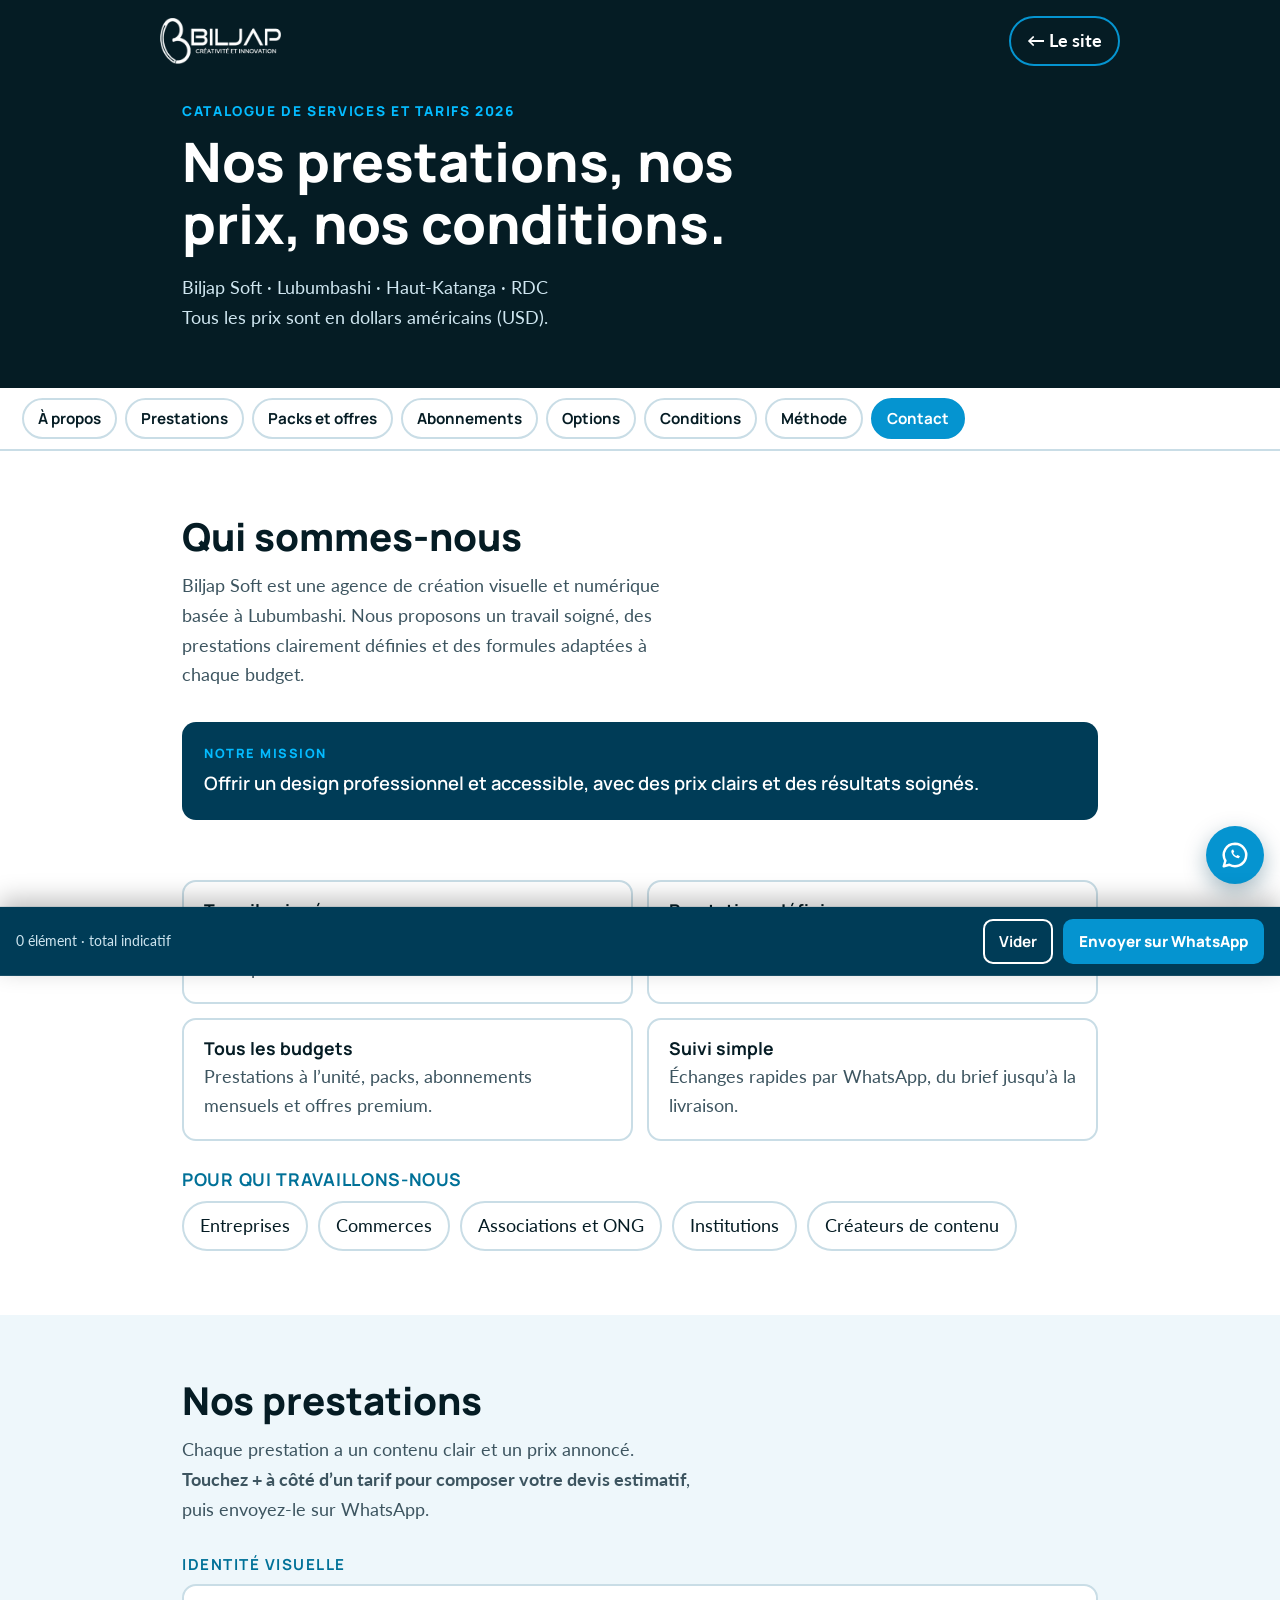
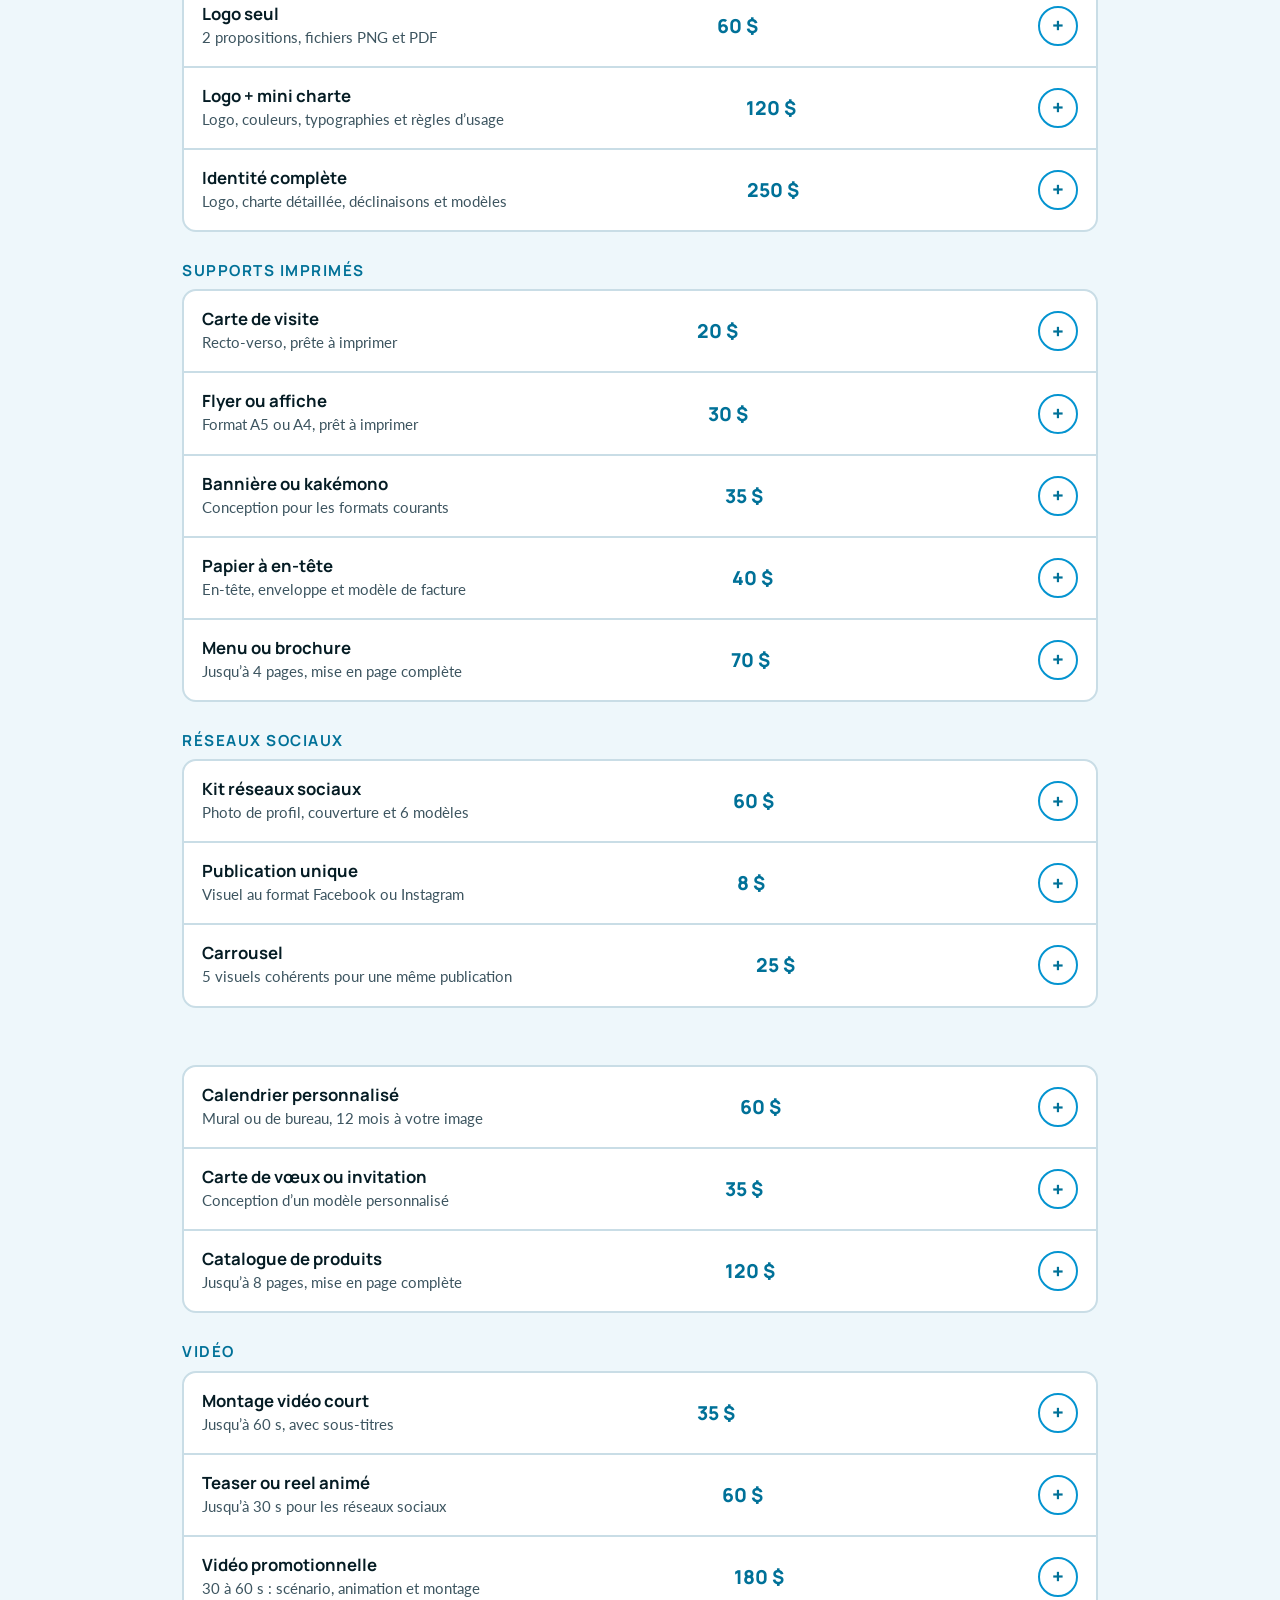
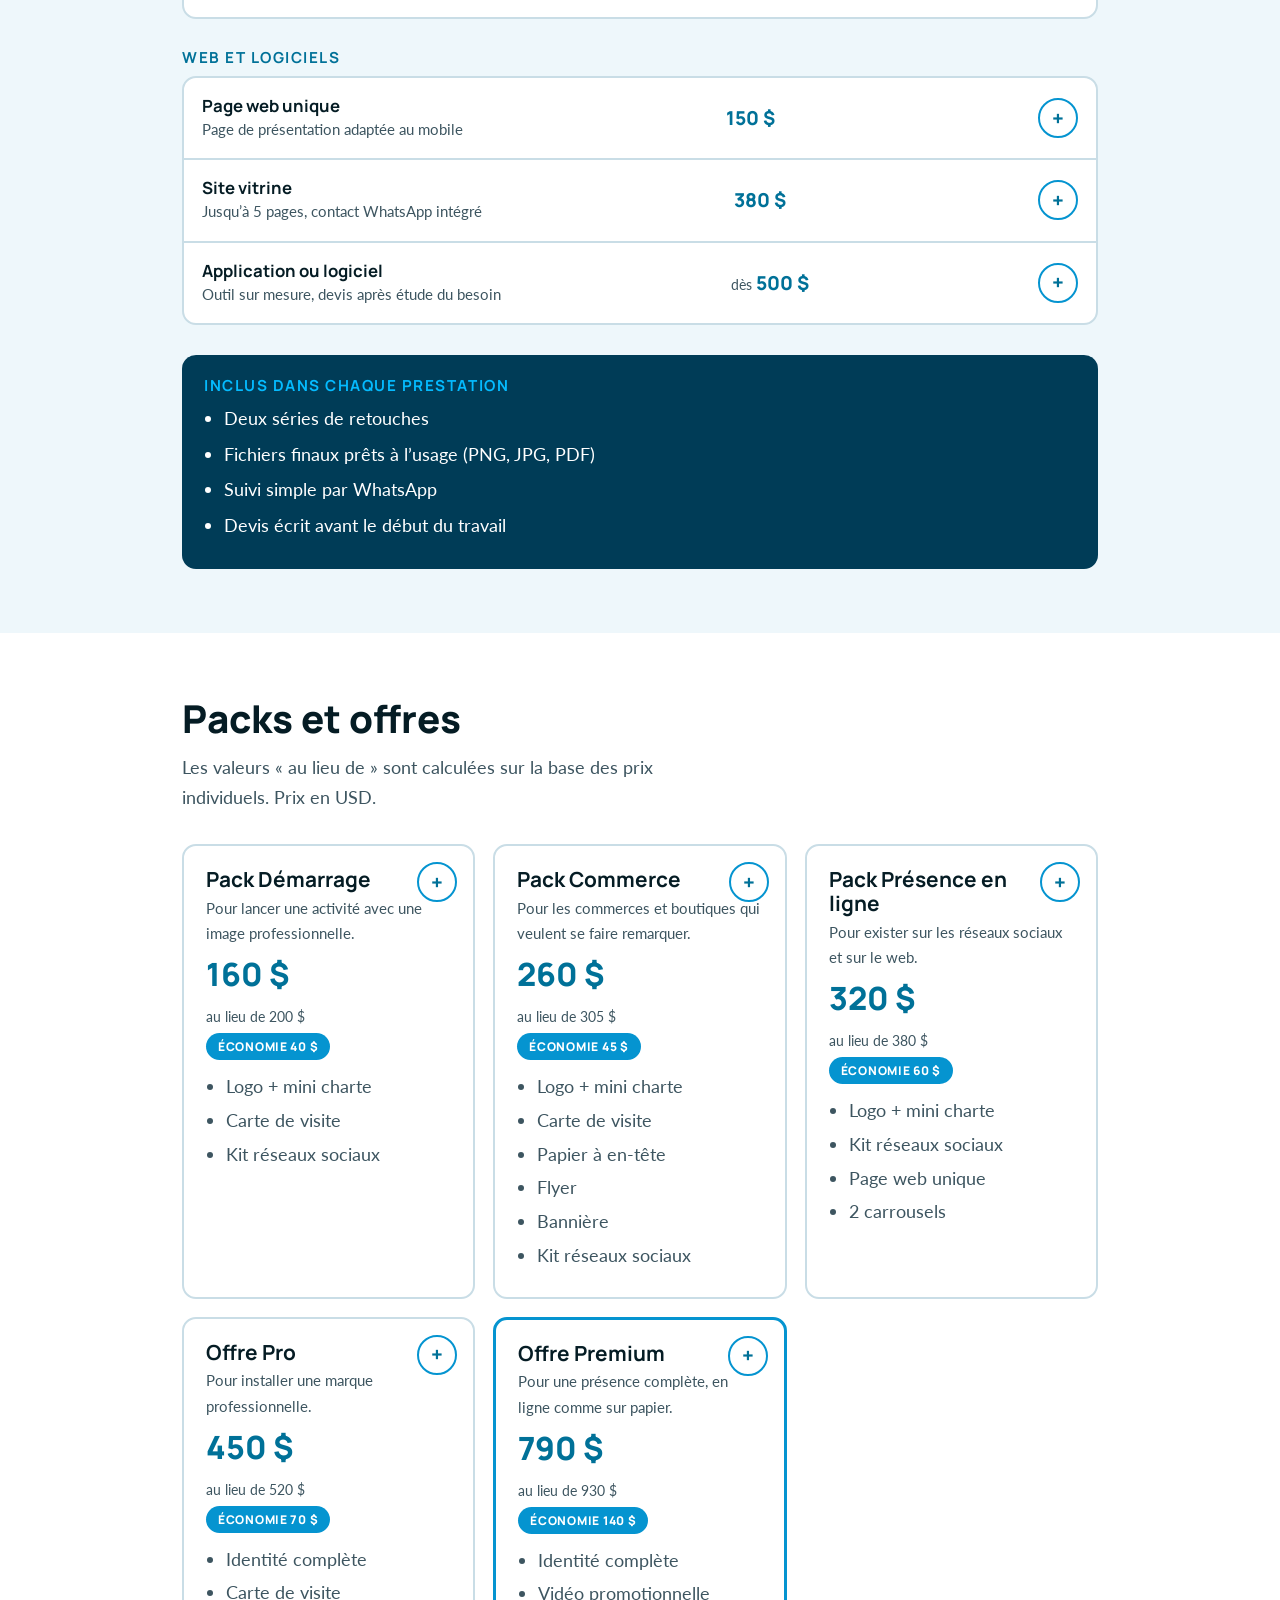
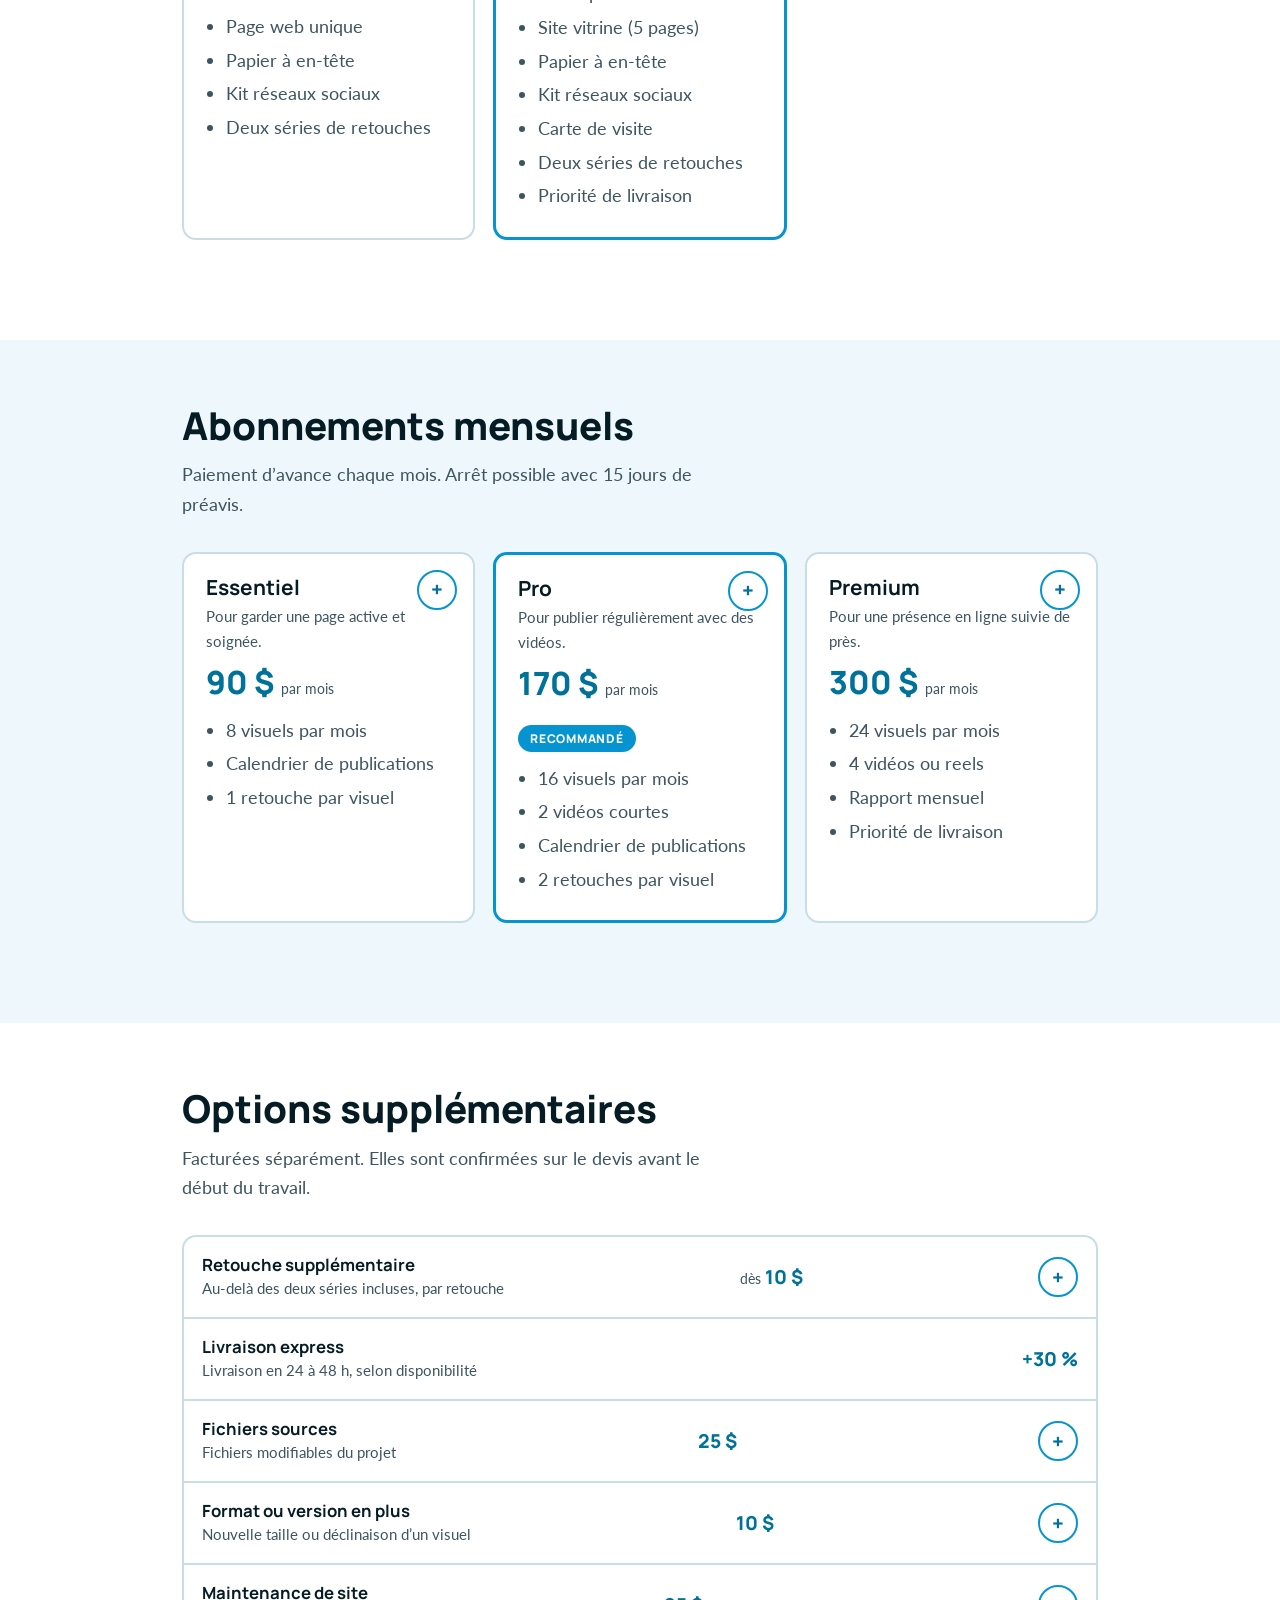
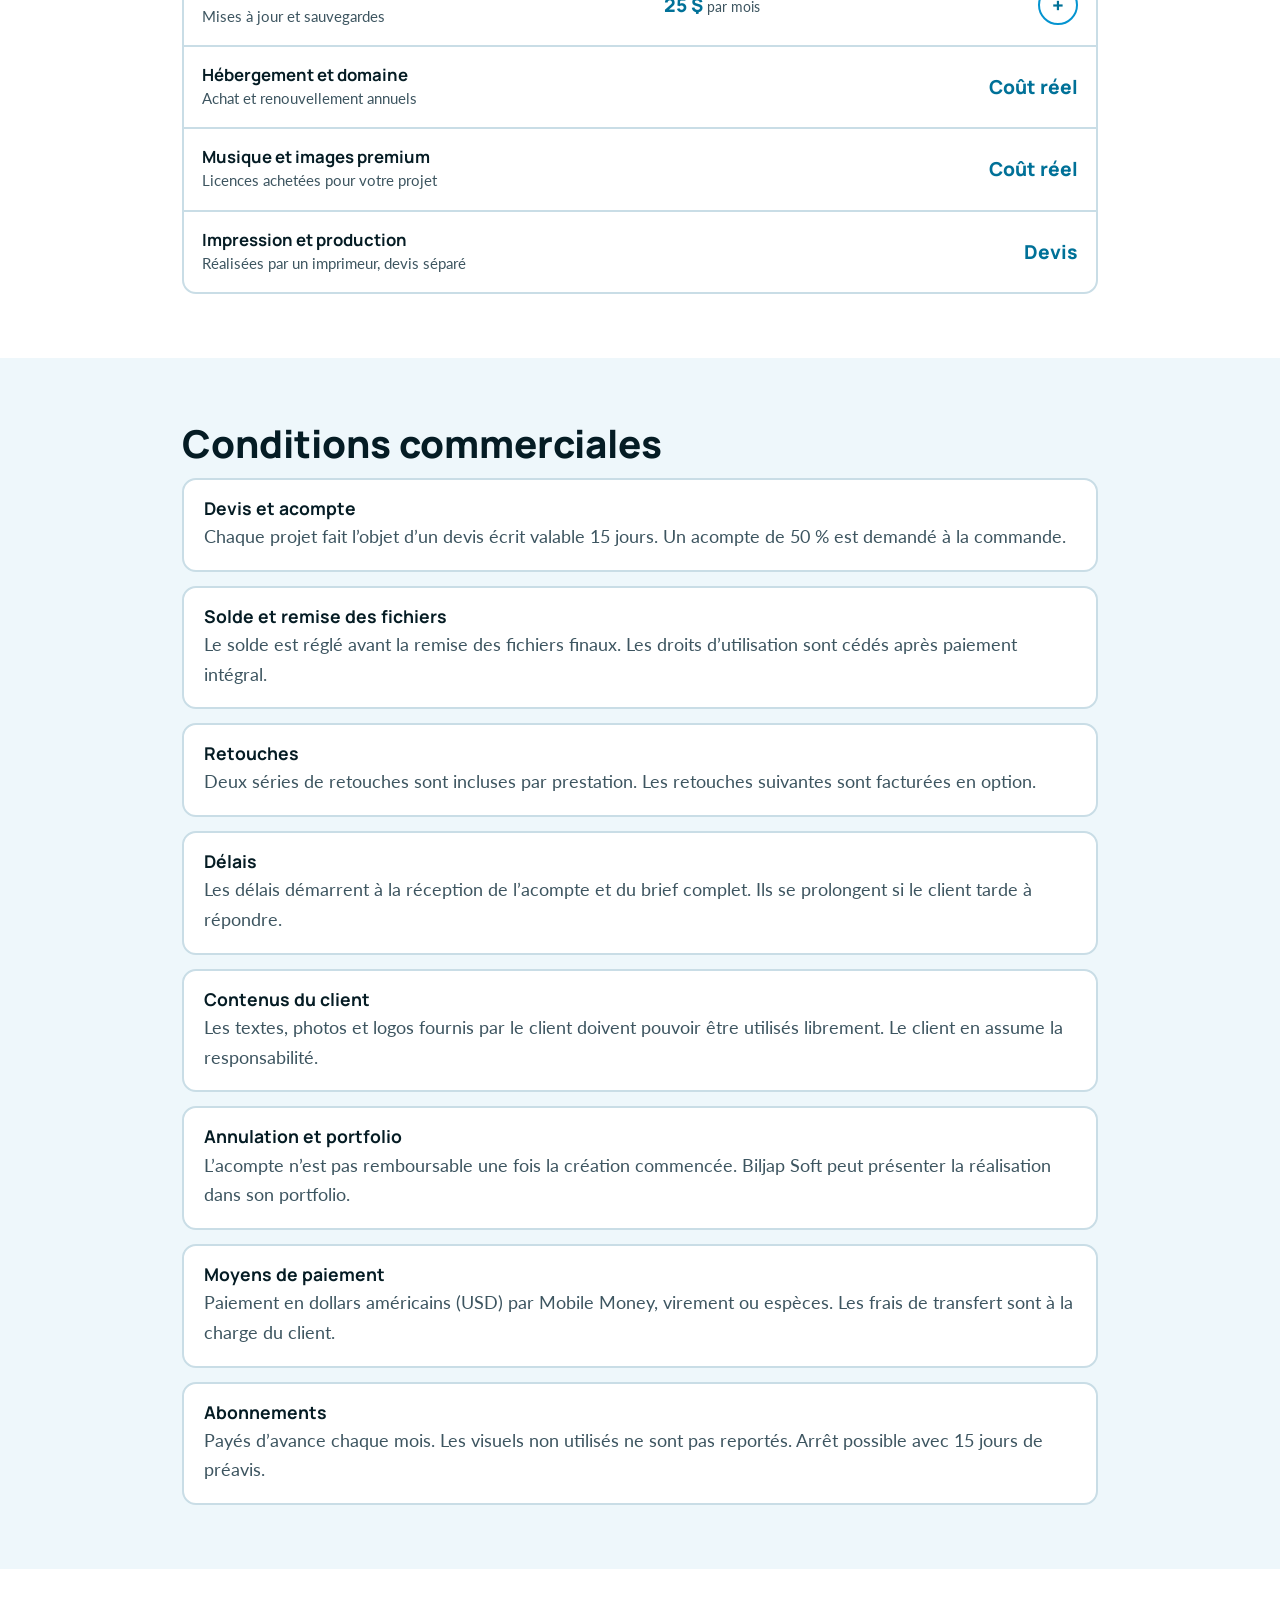
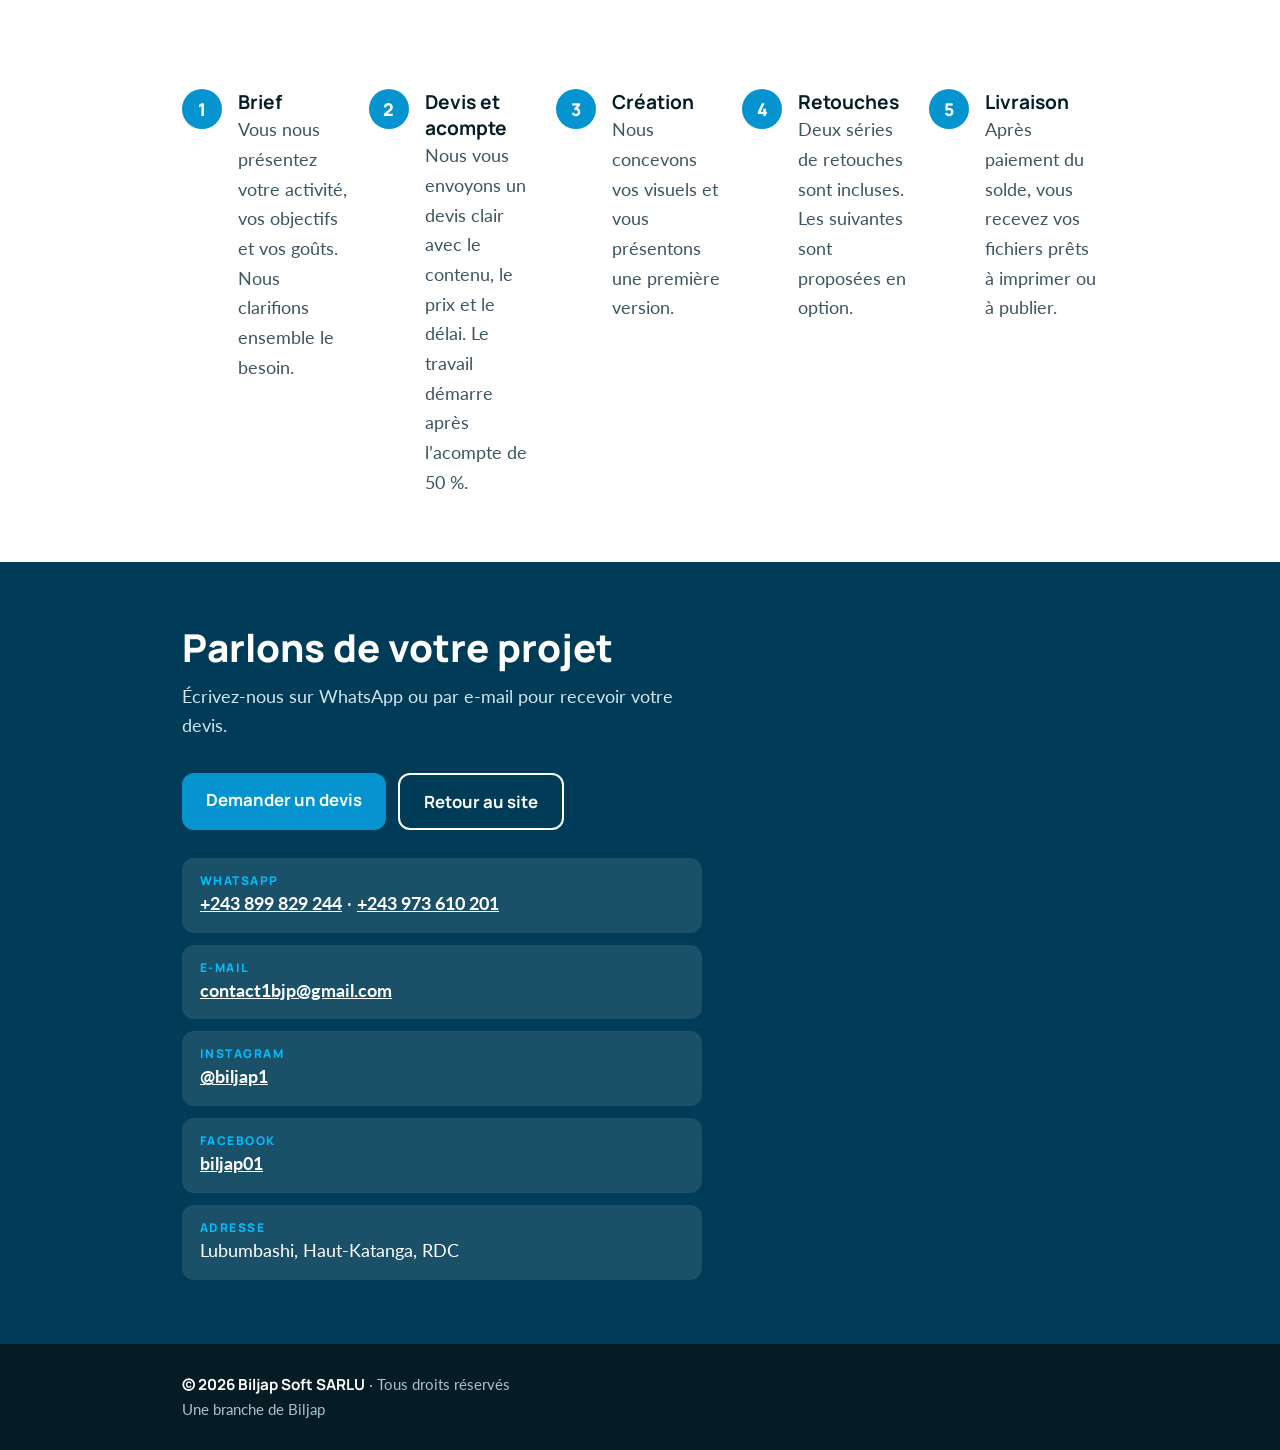
==== catalogue.html @ cd96edd4 "Add files via upload" ====
<!DOCTYPE html>
<html lang="fr">
<head>
<meta charset="utf-8">
<meta name="viewport" content="width=device-width, initial-scale=1, viewport-fit=cover">
<title>Catalogue de services et tarifs 2026 – Biljap Soft</title>
<meta name="description" content="Prestations, packs, abonnements, options et conditions de Biljap Soft, agence de création visuelle et numérique à Lubumbashi.">
<link rel="icon" href="assets/favicon.svg" type="image/svg+xml">
<link rel="stylesheet" href="https://fonts.googleapis.com/css2?family=Lato:wght@400;700&family=Manrope:wght@600;700;800&display=swap">
<link rel="stylesheet" href="assets/style.css">
<link rel="stylesheet" href="assets/catalogue.css">
<link rel="stylesheet" href="assets/animations.css">
<script src="assets/script.js" defer></script>
</head>
<body data-quote>
<header>
  <div class="wrap bar">
    <a class="logo" href="index.html" aria-label="Biljap Soft, retour au site"><img src="assets/logo-biljap-blanc.png" alt="Biljap, créativité et innovation" height="46" style="height:46px;width:auto;display:block"></a>
    <a class="tel" href="index.html">← Le site</a>
  </div>
  <div class="wrap chero" id="haut">
    <p class="kick">Catalogue de services et tarifs 2026</p>
    <h1>Nos prestations, nos prix, nos conditions.</h1>
    <p class="sub">Biljap Soft · Lubumbashi · Haut-Katanga · RDC<br>Tous les prix sont en dollars américains (USD).</p>
  </div>
</header>
<nav class="cnav" aria-label="Sommaire du catalogue">
  <a href="#apropos">À propos</a><a href="#prestations">Prestations</a><a href="#packs">Packs et offres</a><a href="#abonnements">Abonnements</a><a href="#options">Options</a><a href="#conditions">Conditions</a><a href="#methode">Méthode</a><a href="#contact">Contact</a>
</nav>
<main>
<section id="apropos">
  <div class="wrap">
    <h2>Qui sommes-nous</h2>
    <p class="lead">Biljap Soft est une agence de création visuelle et numérique basée à Lubumbashi. Nous proposons un travail soigné, des prestations clairement définies et des formules adaptées à chaque budget.</p>
    <div class="mission"><span>Notre mission</span><p>Offrir un design professionnel et accessible, avec des prix clairs et des résultats soignés.</p></div>
    <h3 class="sub3">Pourquoi nous choisir</h3>
    <div class="items"><div class="item"><h3>Travail soigné</h3><p>Chaque création est pensée pour votre activité, votre public et votre identité.</p></div><div class="item"><h3>Prestations définies</h3><p>Ce qui est inclus et le prix sont indiqués clairement avant de commencer.</p></div><div class="item"><h3>Tous les budgets</h3><p>Prestations à l’unité, packs, abonnements mensuels et offres premium.</p></div><div class="item"><h3>Suivi simple</h3><p>Échanges rapides par WhatsApp, du brief jusqu’à la livraison.</p></div></div>
    <h3 class="sub3">Pour qui travaillons-nous</h3>
    <ul class="chips"><li>Entreprises</li><li>Commerces</li><li>Associations et ONG</li><li>Institutions</li><li>Créateurs de contenu</li></ul>
  </div>
</section>
<section class="alt" id="prestations">
  <div class="wrap">
    <h2>Nos prestations</h2>
    <p class="lead">Chaque prestation a un contenu clair et un prix annoncé. <b>Touchez + à côté d’un tarif pour composer votre devis estimatif</b>, puis envoyez-le sur WhatsApp.</p>
    <div class="grp"><h3>Identité visuelle</h3><div class="rows"><div class="row"><div><b>Logo seul</b><span class="d">2 propositions, fichiers PNG et PDF</span></div><div class="pr">60 $</div></div><div class="row"><div><b>Logo + mini charte</b><span class="d">Logo, couleurs, typographies et règles d’usage</span></div><div class="pr">120 $</div></div><div class="row"><div><b>Identité complète</b><span class="d">Logo, charte détaillée, déclinaisons et modèles</span></div><div class="pr">250 $</div></div></div></div><div class="grp"><h3>Supports imprimés</h3><div class="rows"><div class="row"><div><b>Carte de visite</b><span class="d">Recto-verso, prête à imprimer</span></div><div class="pr">20 $</div></div><div class="row"><div><b>Flyer ou affiche</b><span class="d">Format A5 ou A4, prêt à imprimer</span></div><div class="pr">30 $</div></div><div class="row"><div><b>Bannière ou kakémono</b><span class="d">Conception pour les formats courants</span></div><div class="pr">35 $</div></div><div class="row"><div><b>Papier à en-tête</b><span class="d">En-tête, enveloppe et modèle de facture</span></div><div class="pr">40 $</div></div><div class="row"><div><b>Menu ou brochure</b><span class="d">Jusqu’à 4 pages, mise en page complète</span></div><div class="pr">70 $</div></div></div></div><div class="grp"><h3>Réseaux sociaux</h3><div class="rows"><div class="row"><div><b>Kit réseaux sociaux</b><span class="d">Photo de profil, couverture et 6 modèles</span></div><div class="pr">60 $</div></div><div class="row"><div><b>Publication unique</b><span class="d">Visuel au format Facebook ou Instagram</span></div><div class="pr">8 $</div></div><div class="row"><div><b>Carrousel</b><span class="d">5 visuels cohérents pour une même publication</span></div><div class="pr">25 $</div></div></div></div><div class="grp"><h3>Marketing sur mesure</h3><div class="rows"><div class="row"><div><b>Calendrier personnalisé</b><span class="d">Mural ou de bureau, 12 mois à votre image</span></div><div class="pr">60 $</div></div><div class="row"><div><b>Carte de vœux ou invitation</b><span class="d">Conception d’un modèle personnalisé</span></div><div class="pr">35 $</div></div><div class="row"><div><b>Catalogue de produits</b><span class="d">Jusqu’à 8 pages, mise en page complète</span></div><div class="pr">120 $</div></div></div></div><div class="grp"><h3>Vidéo</h3><div class="rows"><div class="row"><div><b>Montage vidéo court</b><span class="d">Jusqu’à 60 s, avec sous-titres</span></div><div class="pr">35 $</div></div><div class="row"><div><b>Teaser ou reel animé</b><span class="d">Jusqu’à 30 s pour les réseaux sociaux</span></div><div class="pr">60 $</div></div><div class="row"><div><b>Vidéo promotionnelle</b><span class="d">30 à 60 s : scénario, animation et montage</span></div><div class="pr">180 $</div></div></div></div><div class="grp"><h3>Web et logiciels</h3><div class="rows"><div class="row"><div><b>Page web unique</b><span class="d">Page de présentation adaptée au mobile</span></div><div class="pr">150 $</div></div><div class="row"><div><b>Site vitrine</b><span class="d">Jusqu’à 5 pages, contact WhatsApp intégré</span></div><div class="pr">380 $</div></div><div class="row"><div><b>Application ou logiciel</b><span class="d">Outil sur mesure, devis après étude du besoin</span></div><div class="pr"><small>dès</small> 500 $</div></div></div></div>
    <div class="incl"><h3>Inclus dans chaque prestation</h3><ul><li>Deux séries de retouches</li><li>Fichiers finaux prêts à l’usage (PNG, JPG, PDF)</li><li>Suivi simple par WhatsApp</li><li>Devis écrit avant le début du travail</li></ul></div>
  </div>
</section>
<section id="packs">
  <div class="wrap">
    <h2>Packs et offres</h2>
    <p class="lead">Les valeurs « au lieu de » sont calculées sur la base des prix individuels. Prix en USD.</p>
    <div class="packs"><div class="pack"><h3>Pack Démarrage</h3><p class="pd">Pour lancer une activité avec une image professionnelle.</p><div class="p">160 $</div><small>au lieu de 200 $</small><span class="eco">Économie 40 $</span><ul><li>Logo + mini charte</li><li>Carte de visite</li><li>Kit réseaux sociaux</li></ul></div><div class="pack"><h3>Pack Commerce</h3><p class="pd">Pour les commerces et boutiques qui veulent se faire remarquer.</p><div class="p">260 $</div><small>au lieu de 305 $</small><span class="eco">Économie 45 $</span><ul><li>Logo + mini charte</li><li>Carte de visite</li><li>Papier à en-tête</li><li>Flyer</li><li>Bannière</li><li>Kit réseaux sociaux</li></ul></div><div class="pack"><h3>Pack Présence en ligne</h3><p class="pd">Pour exister sur les réseaux sociaux et sur le web.</p><div class="p">320 $</div><small>au lieu de 380 $</small><span class="eco">Économie 60 $</span><ul><li>Logo + mini charte</li><li>Kit réseaux sociaux</li><li>Page web unique</li><li>2 carrousels</li></ul></div><div class="pack"><h3>Offre Pro</h3><p class="pd">Pour installer une marque professionnelle.</p><div class="p">450 $</div><small>au lieu de 520 $</small><span class="eco">Économie 70 $</span><ul><li>Identité complète</li><li>Carte de visite</li><li>Page web unique</li><li>Papier à en-tête</li><li>Kit réseaux sociaux</li><li>Deux séries de retouches</li></ul></div><div class="pack best"><h3>Offre Premium</h3><p class="pd">Pour une présence complète, en ligne comme sur papier.</p><div class="p">790 $</div><small>au lieu de 930 $</small><span class="eco">Économie 140 $</span><ul><li>Identité complète</li><li>Vidéo promotionnelle</li><li>Site vitrine (5 pages)</li><li>Papier à en-tête</li><li>Kit réseaux sociaux</li><li>Carte de visite</li><li>Deux séries de retouches</li><li>Priorité de livraison</li></ul></div></div>
  </div>
</section>
<section class="alt" id="abonnements">
  <div class="wrap">
    <h2>Abonnements mensuels</h2>
    <p class="lead">Paiement d’avance chaque mois. Arrêt possible avec 15 jours de préavis.</p>
    <div class="packs"><div class="pack"><h3>Essentiel</h3><p class="pd">Pour garder une page active et soignée.</p><div class="p">90 $ <small>par mois</small></div><ul><li>8 visuels par mois</li><li>Calendrier de publications</li><li>1 retouche par visuel</li></ul></div><div class="pack best"><h3>Pro</h3><p class="pd">Pour publier régulièrement avec des vidéos.</p><div class="p">170 $ <small>par mois</small></div><span class="eco">Recommandé</span><ul><li>16 visuels par mois</li><li>2 vidéos courtes</li><li>Calendrier de publications</li><li>2 retouches par visuel</li></ul></div><div class="pack"><h3>Premium</h3><p class="pd">Pour une présence en ligne suivie de près.</p><div class="p">300 $ <small>par mois</small></div><ul><li>24 visuels par mois</li><li>4 vidéos ou reels</li><li>Rapport mensuel</li><li>Priorité de livraison</li></ul></div></div>
  </div>
</section>
<section id="options">
  <div class="wrap">
    <h2>Options supplémentaires</h2>
    <p class="lead">Facturées séparément. Elles sont confirmées sur le devis avant le début du travail.</p>
    <div class="rows"><div class="row"><div><b>Retouche supplémentaire</b><span class="d">Au-delà des deux séries incluses, par retouche</span></div><div class="pr"><small>dès</small> 10 $</div></div><div class="row"><div><b>Livraison express</b><span class="d">Livraison en 24 à 48 h, selon disponibilité</span></div><div class="pr">+30 %</div></div><div class="row"><div><b>Fichiers sources</b><span class="d">Fichiers modifiables du projet</span></div><div class="pr">25 $</div></div><div class="row"><div><b>Format ou version en plus</b><span class="d">Nouvelle taille ou déclinaison d’un visuel</span></div><div class="pr">10 $</div></div><div class="row"><div><b>Maintenance de site</b><span class="d">Mises à jour et sauvegardes</span></div><div class="pr">25 $ <small>par mois</small></div></div><div class="row"><div><b>Hébergement et domaine</b><span class="d">Achat et renouvellement annuels</span></div><div class="pr">Coût réel</div></div><div class="row"><div><b>Musique et images premium</b><span class="d">Licences achetées pour votre projet</span></div><div class="pr">Coût réel</div></div><div class="row"><div><b>Impression et production</b><span class="d">Réalisées par un imprimeur, devis séparé</span></div><div class="pr">Devis</div></div></div>
  </div>
</section>
<section class="alt" id="conditions">
  <div class="wrap">
    <h2>Conditions commerciales</h2>
    <div class="items one"><div class="item"><h3>Devis et acompte</h3><p>Chaque projet fait l’objet d’un devis écrit valable 15 jours. Un acompte de 50 % est demandé à la commande.</p></div><div class="item"><h3>Solde et remise des fichiers</h3><p>Le solde est réglé avant la remise des fichiers finaux. Les droits d’utilisation sont cédés après paiement intégral.</p></div><div class="item"><h3>Retouches</h3><p>Deux séries de retouches sont incluses par prestation. Les retouches suivantes sont facturées en option.</p></div><div class="item"><h3>Délais</h3><p>Les délais démarrent à la réception de l’acompte et du brief complet. Ils se prolongent si le client tarde à répondre.</p></div><div class="item"><h3>Contenus du client</h3><p>Les textes, photos et logos fournis par le client doivent pouvoir être utilisés librement. Le client en assume la responsabilité.</p></div><div class="item"><h3>Annulation et portfolio</h3><p>L’acompte n’est pas remboursable une fois la création commencée. Biljap Soft peut présenter la réalisation dans son portfolio.</p></div><div class="item"><h3>Moyens de paiement</h3><p>Paiement en dollars américains (USD) par Mobile Money, virement ou espèces. Les frais de transfert sont à la charge du client.</p></div><div class="item"><h3>Abonnements</h3><p>Payés d’avance chaque mois. Les visuels non utilisés ne sont pas reportés. Arrêt possible avec 15 jours de préavis.</p></div></div>
  </div>
</section>
<section id="methode">
  <div class="wrap">
    <h2>Comment nous travaillons</h2>
    <ol class="steps five"><li><b>Brief</b><span>Vous nous présentez votre activité, vos objectifs et vos goûts. Nous clarifions ensemble le besoin.</span></li><li><b>Devis et acompte</b><span>Nous vous envoyons un devis clair avec le contenu, le prix et le délai. Le travail démarre après l’acompte de 50 %.</span></li><li><b>Création</b><span>Nous concevons vos visuels et vous présentons une première version.</span></li><li><b>Retouches</b><span>Deux séries de retouches sont incluses. Les suivantes sont proposées en option.</span></li><li><b>Livraison</b><span>Après paiement du solde, vous recevez vos fichiers prêts à imprimer ou à publier.</span></li></ol>
  </div>
</section>
<section class="contact" id="contact">
  <div class="wrap">
    <h2>Parlons de votre projet</h2>
    <p class="lead">Écrivez-nous sur WhatsApp ou par e-mail pour recevoir votre devis.</p>
    <div class="btns"><a class="btn main" href="https://wa.me/243899829244?text=Bonjour%20Biljap%20Soft%2C%20je%20souhaite%20un%20devis.">Demander un devis</a><a class="btn ghost" href="index.html">Retour au site</a></div>
    <ul class="clist">
      <li><span>WhatsApp</span><a href="https://wa.me/243899829244">+243 899 829 244</a> · <a href="https://wa.me/243973610201">+243 973 610 201</a></li>
      <li><span>E-mail</span><a href="mailto:contact1bjp@gmail.com">contact1bjp@gmail.com</a></li>
      <li><span>Instagram</span><a href="https://instagram.com/biljap1">@biljap1</a></li>
      <li><span>Facebook</span><a href="https://facebook.com/biljap01">biljap01</a></li>
      <li><span>Adresse</span>Lubumbashi, Haut-Katanga, RDC</li>
    </ul>
  </div>
</section>
</main>
<footer>
  <div class="wrap"><b>© 2026 Biljap Soft SARLU</b> · Tous droits réservés<br>Une branche de Biljap</div>
</footer>
</body>
</html>
---- assets/style.css ----
:root{
  --bg:#fff; --text:#051C24; --muted:#3d5560; --surface:#EEF7FB; --line:#c9dde6;
  --brand:#0594D0; --deep:#003C57; --sky:#04BBFF; --accent:#007198; --ink:#051C24;
  --link:#007198;
  box-sizing:border-box;
  padding-top:env(safe-area-inset-top,0px); padding-bottom:env(safe-area-inset-bottom,0px);
}
@media (prefers-color-scheme:dark){
  :root:not([data-theme="light"]){--bg:#051C24;--text:#fff;--muted:#a9c3cf;--surface:#0a2b38;--line:#14495e;--link:#04BBFF}
}
:root[data-theme="dark"]{--bg:#051C24;--text:#fff;--muted:#a9c3cf;--surface:#0a2b38;--line:#14495e;--link:#04BBFF}
html{scroll-padding-top:env(safe-area-inset-top,0px);scroll-behavior:smooth}
*,*::before,*::after{box-sizing:inherit}
body{margin:0;background:var(--bg);color:var(--text);font:400 18px/1.65 Lato,system-ui,sans-serif;-webkit-text-size-adjust:100%}
h1,h2,h3{font-family:Manrope,system-ui,sans-serif;line-height:1.15;margin:0}
a{color:var(--link)}
:focus-visible{outline:3px solid var(--sky);outline-offset:3px}
.wrap{max-width:960px;margin:0 auto;padding:0 22px}

/* En-tête */
header{background:var(--ink);color:#fff}
.bar{display:flex;align-items:center;justify-content:space-between;padding:16px 0}
.logo{display:flex;align-items:center;gap:10px;font:800 20px Manrope,sans-serif;color:#fff;text-decoration:none;letter-spacing:.02em}
.logo i{display:grid;place-items:center;width:36px;height:36px;border-radius:9px;background:linear-gradient(135deg,var(--brand),var(--sky));font:800 22px Manrope,sans-serif;font-style:normal;color:#fff}
.bar a.tel{color:#fff;font-weight:700;text-decoration:none;border:2px solid var(--brand);border-radius:99px;padding:8px 16px}

/* Héros */
.hero{position:relative;overflow:hidden;padding:56px 0 72px}
.hero .art{position:absolute;right:-30px;bottom:-10px;width:min(360px,80vw);opacity:.22;pointer-events:none}
@media(min-width:720px){.hero .art{right:4%;bottom:auto;top:50%;transform:translateY(-50%);width:380px;opacity:.95}}
.hero h1{font-size:clamp(2.2rem,9vw,4.2rem);font-weight:800;max-width:14ch;position:relative}
.hero p{font-size:1.2rem;max-width:34ch;color:#cfe6f0;margin:20px 0 32px;position:relative}
.btns{display:flex;flex-wrap:wrap;gap:12px;position:relative}
.btn{display:inline-block;padding:15px 24px;border-radius:12px;font:700 1.05rem Manrope,sans-serif;text-decoration:none}
.btn.main{background:var(--brand);color:#fff}
.btn.ghost{border:2px solid #fff;color:#fff}

/* Sections */
section{padding:64px 0}
section h2{font-size:clamp(1.7rem,6vw,2.4rem);font-weight:800;margin-bottom:12px}
.lead{color:var(--muted);max-width:52ch;margin:0 0 32px}

/* Services */
.svc{border-top:2px solid var(--line)}
.svc article{display:grid;gap:6px;padding:22px 0;border-bottom:2px solid var(--line)}
.svc h3{font-size:1.3rem;font-weight:700}
.svc p{margin:0;color:var(--muted)}
@media(min-width:720px){.svc article{grid-template-columns:1fr 1.4fr;gap:32px}}

.px{display:block;margin-top:2px;color:var(--link);font:800 1.1rem Manrope,sans-serif}
.packs{display:grid;gap:18px;margin-bottom:36px}
.pack{border:2px solid var(--line);border-radius:14px;padding:22px;background:var(--bg)}
.pack.best{border-color:var(--brand);border-width:3px}
.pack h3{font-size:1.3rem}
.pack .p{font:800 2rem Manrope,sans-serif;color:var(--link);margin:6px 0 12px}
.pack ul{margin:0;padding-left:20px;color:var(--muted)}
.pack li{margin:4px 0}
.pack small{display:block;color:var(--muted);font:400 .9rem Lato,sans-serif}
.pack .p small{display:inline;font-size:.9rem}
.pack em{font-style:normal;font-weight:700;color:var(--text)}
.rules{display:grid;gap:22px}
.rules h3{font-size:1.2rem;margin-bottom:6px}
.rules ul{margin:0;padding-left:20px;color:var(--muted)}
.works{display:grid;gap:20px}
.work{border:2px solid var(--line);border-radius:14px;overflow:hidden;background:var(--bg)}
.thumb{height:180px;display:grid;place-items:center;color:#fff;font:800 2.2rem Manrope,sans-serif;text-align:center;padding:0 12px}
.work .t{padding:18px 20px 22px}
.work h3{font-size:1.2rem}
.work .k{color:var(--link);font-weight:700;margin:2px 0 8px}
.work p{margin:0 0 12px;color:var(--muted)}
.work a{font-weight:700}
.note{margin-top:22px;color:var(--muted);font-size:.95rem}
@media(min-width:720px){.packs{grid-template-columns:repeat(3,1fr)}.rules{grid-template-columns:1fr 1fr}.works{grid-template-columns:repeat(2,1fr)}}

/* Méthode */
.alt{background:var(--surface)}
.steps{list-style:none;margin:0;padding:0;display:grid;gap:18px;counter-reset:s}
.steps li{counter-increment:s;position:relative;padding-left:56px}
.steps li::before{content:counter(s);position:absolute;left:0;top:0;width:40px;height:40px;border-radius:50%;background:var(--brand);color:#fff;display:grid;place-items:center;font:800 1.1rem Manrope,sans-serif}
.steps b{display:block;font:700 1.2rem Manrope,sans-serif}
.steps span{color:var(--muted)}
@media(min-width:720px){.steps{grid-template-columns:repeat(4,1fr)}}

/* Engagements */
.facts{display:grid;gap:22px}
.facts h3{font-size:1.25rem;margin-bottom:4px}
.facts p{margin:0;color:var(--muted)}
@media(min-width:720px){.facts{grid-template-columns:repeat(3,1fr)}}

/* Contact */
.contact{background:var(--deep);color:#fff}
.contact .lead{color:#cfe6f0}
.icons{display:flex;flex-wrap:wrap;gap:16px}
.icons a{position:relative;display:grid;place-items:center;width:60px;height:60px;border-radius:50%;background:rgba(255,255,255,.14);color:#fff}
.icons a.wa{background:var(--brand)}
.icons svg{width:28px;height:28px;stroke:currentColor;stroke-width:2;fill:none;stroke-linecap:round;stroke-linejoin:round}
.icons svg .f{fill:currentColor;stroke:none}
.icons .n{position:absolute;right:-3px;bottom:-3px;width:22px;height:22px;border-radius:50%;background:#fff;color:#003C57;font:800 12px/1 Manrope,sans-serif;display:grid;place-items:center}
.cat{margin-top:32px;padding:22px;border:2px solid var(--line);border-radius:14px;display:flex;flex-wrap:wrap;gap:16px;align-items:center;justify-content:space-between}
.cat b{display:block;font:800 1.2rem Manrope,sans-serif}
.cat span{color:var(--muted);font-size:.95rem}
.call{margin:24px 0 0;color:#cfe6f0}
.call a{color:#fff;font-weight:700;font-size:1.15rem}
footer{background:var(--ink);color:#a9c3cf;padding:28px 0;font-size:.95rem}
footer b{color:#fff;font-family:Manrope,sans-serif}
@media(prefers-reduced-motion:reduce){html{scroll-behavior:auto}}

.icons img{width:28px;height:28px;display:block}
.hero img.art{height:auto}
---- assets/catalogue.css ----
/* Page catalogue (consultation en ligne) */
.chero{padding:20px 22px 56px}
.chero .kick{margin:0 0 10px;color:var(--sky);font:800 .85rem Manrope,sans-serif;letter-spacing:.12em;text-transform:uppercase}
.chero h1{font-size:clamp(2rem,8vw,3.4rem);font-weight:800;max-width:18ch}
.chero .sub{margin:18px 0 0;color:#cfe6f0}
section{scroll-margin-top:60px}
.mission{background:var(--deep);color:#fff;border-radius:14px;padding:22px;margin:0 0 28px}
.mission span{display:block;color:var(--sky);font:800 .8rem Manrope,sans-serif;letter-spacing:.12em;text-transform:uppercase}
.mission p{margin:8px 0 0;font:600 1.15rem/1.5 Manrope,sans-serif}
.sub3{font-size:1.1rem;margin:28px 0 12px;color:var(--link);letter-spacing:.04em;text-transform:uppercase}
.items{display:grid;gap:14px}
.item{border:2px solid var(--line);border-radius:14px;padding:18px 20px;background:var(--bg)}
.item h3{font-size:1.1rem;margin-bottom:4px}
.item p{margin:0;color:var(--muted)}
.chips{list-style:none;margin:0;padding:0;display:flex;flex-wrap:wrap;gap:10px}
.chips li{border:2px solid var(--line);border-radius:99px;padding:8px 16px;background:var(--bg)}
.grp{margin-bottom:30px}
.grp h3{font-size:.95rem;color:var(--link);letter-spacing:.1em;text-transform:uppercase;margin-bottom:10px}
.rows{border:2px solid var(--line);border-radius:14px;background:var(--bg);overflow:hidden}
.row{display:flex;justify-content:space-between;align-items:center;gap:16px;padding:16px 18px;border-top:2px solid var(--line)}
.row:first-child{border-top:0}
.row b{display:block;font:700 1.05rem Manrope,sans-serif}
.row .d{display:block;color:var(--muted);font-size:.95rem}
.row .pr{font:800 1.2rem Manrope,sans-serif;color:var(--link);white-space:nowrap;text-align:right}
.row .pr small{font:400 .85rem Lato,sans-serif;color:var(--muted)}
.incl{background:var(--deep);color:#fff;border-radius:14px;padding:22px}
.incl h3{font-size:.95rem;color:var(--sky);letter-spacing:.1em;text-transform:uppercase;margin-bottom:10px}
.incl ul{margin:0;padding-left:20px}
.incl li{margin:6px 0}
.pack .pd{margin:4px 0 0;color:var(--muted);font-size:.95rem}
.eco{display:inline-block;margin:8px 0;padding:5px 12px;border-radius:99px;background:var(--brand);color:#fff;font:800 .75rem Manrope,sans-serif;letter-spacing:.06em;text-transform:uppercase}
@media(min-width:720px){.items{grid-template-columns:repeat(2,1fr)}.items.one{grid-template-columns:1fr}.steps.five{grid-template-columns:repeat(5,1fr)}}
.clist{list-style:none;margin:28px 0 0;padding:0;display:grid;gap:12px;max-width:520px}
.clist li{background:rgba(255,255,255,.1);border-radius:12px;padding:14px 18px}
.clist span{display:block;color:var(--sky);font:800 .75rem Manrope,sans-serif;letter-spacing:.12em;text-transform:uppercase}
.clist a{color:#fff;font-weight:700}
.contact .btns{margin-top:6px}
---- assets/animations.css ----
/* Biljap Soft – animations et interactions */
section[id]{scroll-margin-top:64px}

/* Menu de navigation collant */
.cnav{position:sticky;top:env(safe-area-inset-top,0px);z-index:50;display:flex;gap:8px;overflow-x:auto;padding:10px 22px;background:var(--bg);border-bottom:2px solid var(--line);-webkit-overflow-scrolling:touch;scrollbar-width:none}
.cnav::-webkit-scrollbar{display:none}
.cnav a{flex:none;padding:8px 14px;border:2px solid var(--line);border-radius:99px;color:var(--text);font:700 .95rem Manrope,sans-serif;text-decoration:none;transition:background .2s,color .2s,border-color .2s}
.cnav a:hover{border-color:var(--brand)}
.cnav a[aria-current="true"]{background:var(--brand);border-color:var(--brand);color:#fff}

/* Apparition au défilement */
.js [data-aos]{opacity:0;transition:opacity .7s ease,transform .7s cubic-bezier(.2,.7,.2,1)}
.js [data-aos="fade-up"]{transform:translateY(26px)}
.js [data-aos="zoom-in"]{transform:scale(.94)}
.js [data-aos].aos-in{opacity:1;transform:none}

/* Entrée de l'en-tête */
@keyframes rise{from{opacity:0;transform:translateY(22px)}to{opacity:1;transform:none}}
@keyframes float{50%{translate:0 -12px}}
.js .hero h1,.js .chero h1{animation:rise .8s both}
.js .hero p,.js .chero .sub,.js .chero .kick{animation:rise .8s .12s both}
.js .hero .btns{animation:rise .8s .24s both}
.hero img.art{animation:float 7s ease-in-out infinite}

/* Survol (écrans avec souris) */
.btn{transition:transform .2s,box-shadow .2s,background .2s}
.btn:active{transform:scale(.97)}
.icons a{transition:transform .2s,background .2s}
.work .thumb{overflow:hidden;cursor:zoom-in}
.work .thumb img{transition:transform .6s}
@media (hover:hover){
  .btn:hover{transform:translateY(-2px);box-shadow:0 8px 18px rgba(5,148,208,.35)}
  .icons a:hover{transform:scale(1.1)}
  .pack,.work,.item,.svc article{transition:transform .25s,box-shadow .25s,border-color .25s}
  .pack:hover,.work:hover,.item:hover{transform:translateY(-4px);box-shadow:0 12px 26px rgba(0,60,87,.16);border-color:var(--brand)}
  .work:hover .thumb img{transform:scale(1.07)}
}

/* Barre de progression, retour en haut, WhatsApp */
.progress{position:fixed;top:env(safe-area-inset-top,0px);left:0;right:0;height:4px;z-index:70;background:linear-gradient(90deg,var(--brand),var(--sky));transform-origin:0 50%;transform:scaleX(0);pointer-events:none}
.fab{position:fixed;right:16px;bottom:calc(16px + env(safe-area-inset-bottom,0px));z-index:60;width:58px;height:58px;border-radius:50%;background:var(--brand);display:grid;place-items:center;box-shadow:0 8px 22px rgba(0,60,87,.35);transition:transform .2s,bottom .3s}
.fab:hover{transform:scale(1.08)}
.totop{position:fixed;right:20px;bottom:calc(86px + env(safe-area-inset-bottom,0px));z-index:60;width:46px;height:46px;border-radius:50%;border:2px solid var(--line);background:var(--bg);color:var(--text);font:800 1.3rem/1 Manrope,sans-serif;cursor:pointer;opacity:0;pointer-events:none;transform:translateY(10px);transition:opacity .25s,transform .25s,bottom .3s}
.totop.show{opacity:1;pointer-events:auto;transform:none}
body.has-bar .fab{bottom:calc(92px + env(safe-area-inset-bottom,0px))}
body.has-bar .totop{bottom:calc(162px + env(safe-area-inset-bottom,0px))}
body.has-bar{padding-bottom:84px}

/* Agrandissement des images */
.lb{position:fixed;inset:0;z-index:80;background:rgba(5,28,36,.92);display:grid;place-items:center;padding:24px;animation:rise .3s both}
.lb figure{margin:0;max-width:min(92vw,760px);text-align:center}
.lb img{width:100%;height:auto;border-radius:14px;background:var(--deep)}
.lb figcaption{margin-top:12px;color:#fff;font:700 1.1rem Manrope,sans-serif}
.lb-x{position:absolute;top:calc(14px + env(safe-area-inset-top,0px));right:16px;width:46px;height:46px;border-radius:50%;border:2px solid #fff;background:transparent;color:#fff;font-size:1.8rem;line-height:1;cursor:pointer}
body.noscroll{overflow:hidden}

/* Devis estimatif */
.pack{position:relative}
.pack h3{padding-right:52px}
.pack .add{position:absolute;top:16px;right:16px}
.add{flex:none;width:40px;height:40px;border-radius:50%;border:2px solid var(--brand);background:transparent;color:var(--link);font:800 1.3rem/1 Manrope,sans-serif;cursor:pointer;display:grid;place-items:center;transition:background .2s,color .2s,transform .2s}
.add[aria-pressed="true"]{background:var(--brand);color:#fff}
.add:active{transform:scale(.92)}
.row.sel{background:var(--surface)}
.pack.sel{border-color:var(--brand);box-shadow:0 0 0 2px var(--brand) inset}
.qbar{position:fixed;left:0;right:0;bottom:0;z-index:65;display:flex;align-items:center;gap:10px;flex-wrap:wrap;padding:12px 16px calc(12px + env(safe-area-inset-bottom,0px));background:var(--deep);color:#fff;box-shadow:0 -8px 24px rgba(0,0,0,.25);transform:translateY(110%);transition:transform .3s}
.qbar.show{transform:none}
.qinfo{flex:1 1 150px;line-height:1.3}
.qn{display:block;font-size:.85rem;color:#cfe6f0}
.qt{font:800 1.2rem Manrope,sans-serif}
.qclear{flex:none;padding:10px 14px;border:2px solid #fff;border-radius:10px;background:transparent;color:#fff;font:700 .95rem Manrope,sans-serif;cursor:pointer}
.qsend{flex:none;padding:12px 16px;border-radius:10px;background:var(--brand);color:#fff;font:800 .95rem Manrope,sans-serif;text-decoration:none}

@media (prefers-reduced-motion:reduce){
  *,*::before,*::after{animation:none!important;transition:none!important}
  .js [data-aos]{opacity:1;transform:none}
}
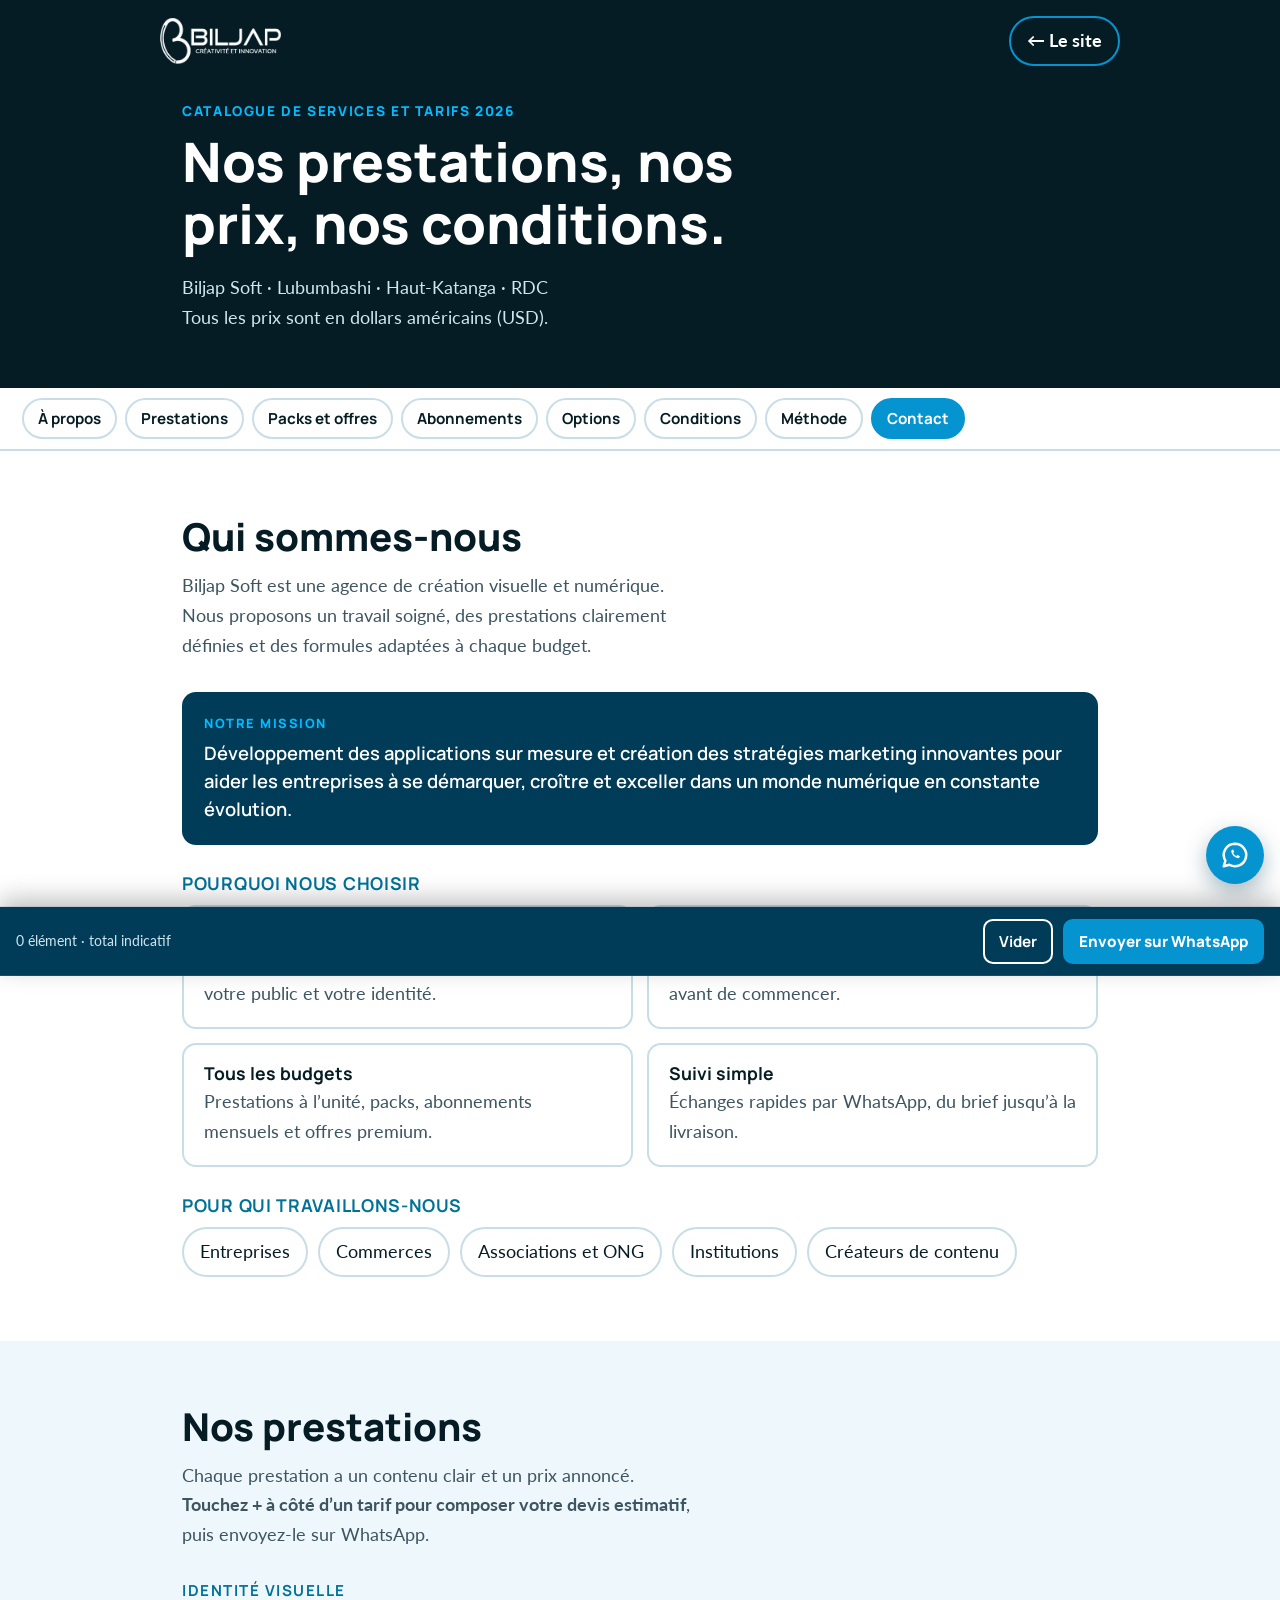
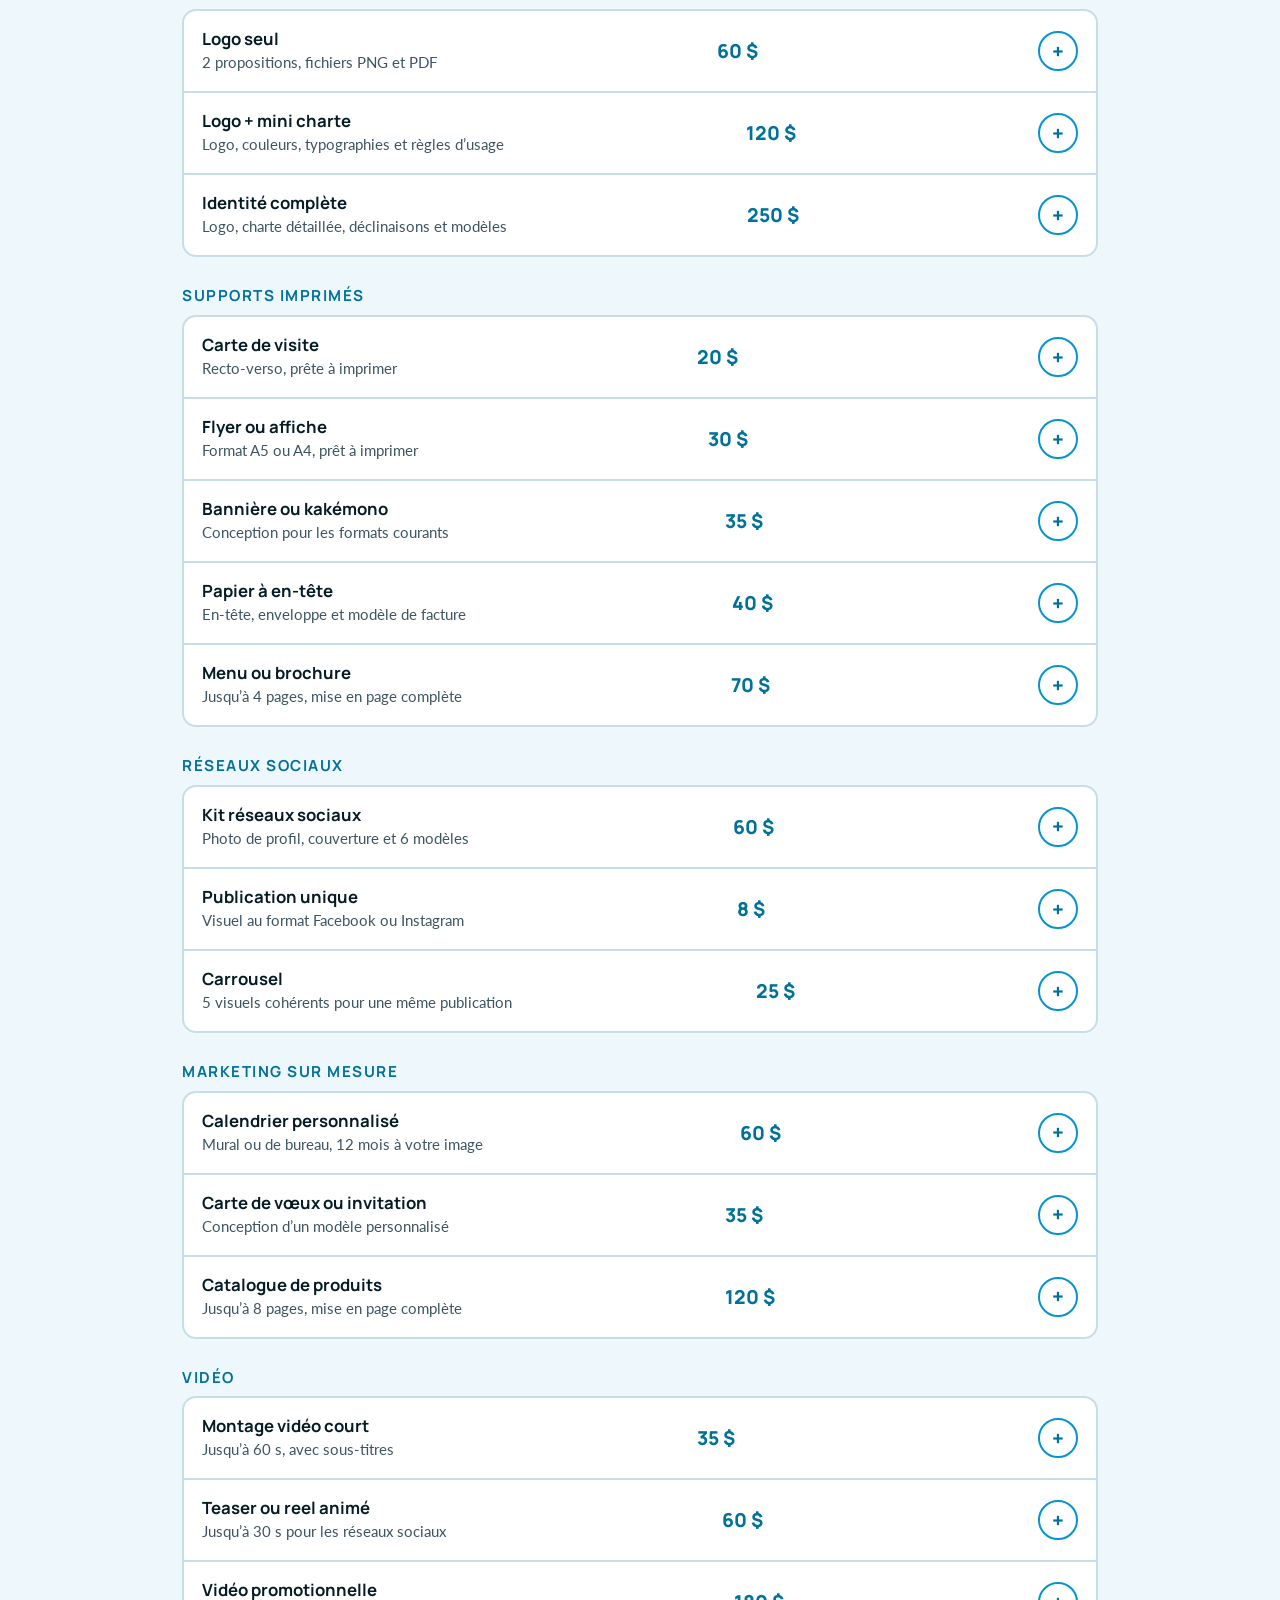
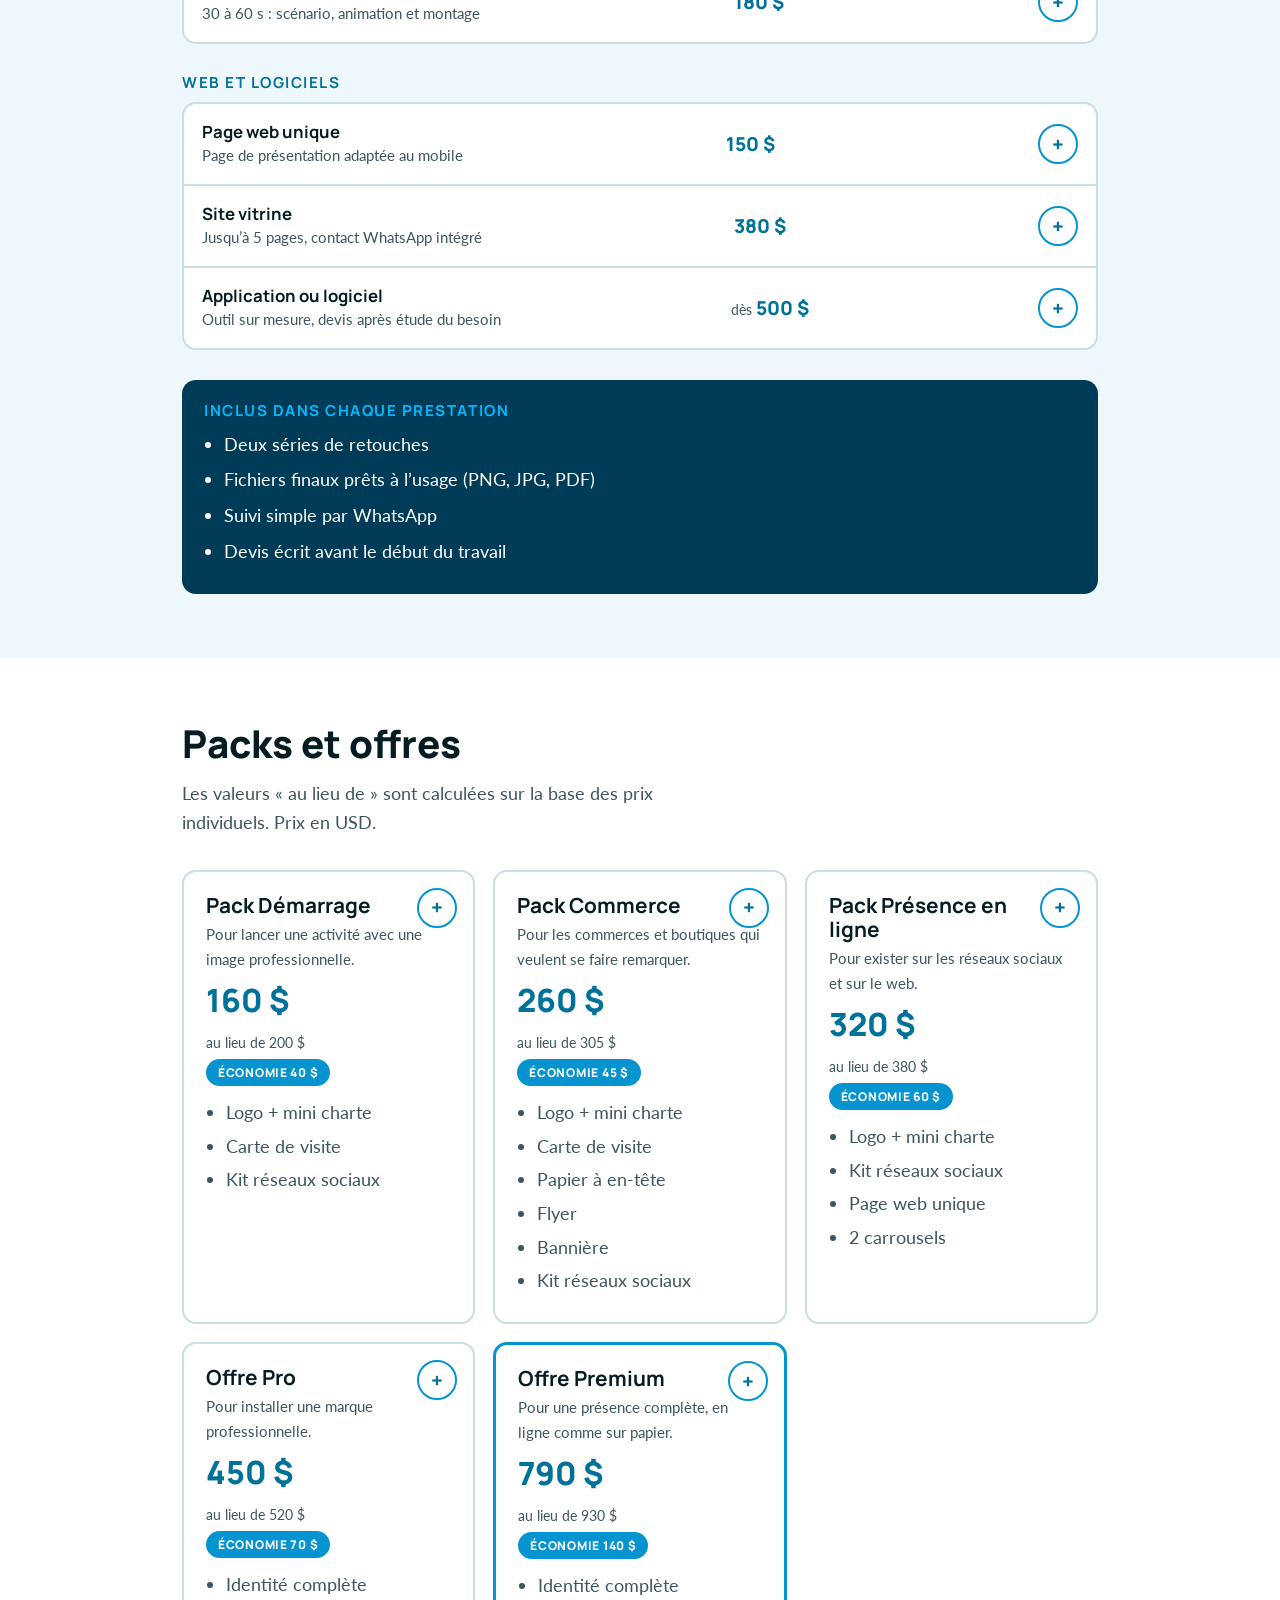
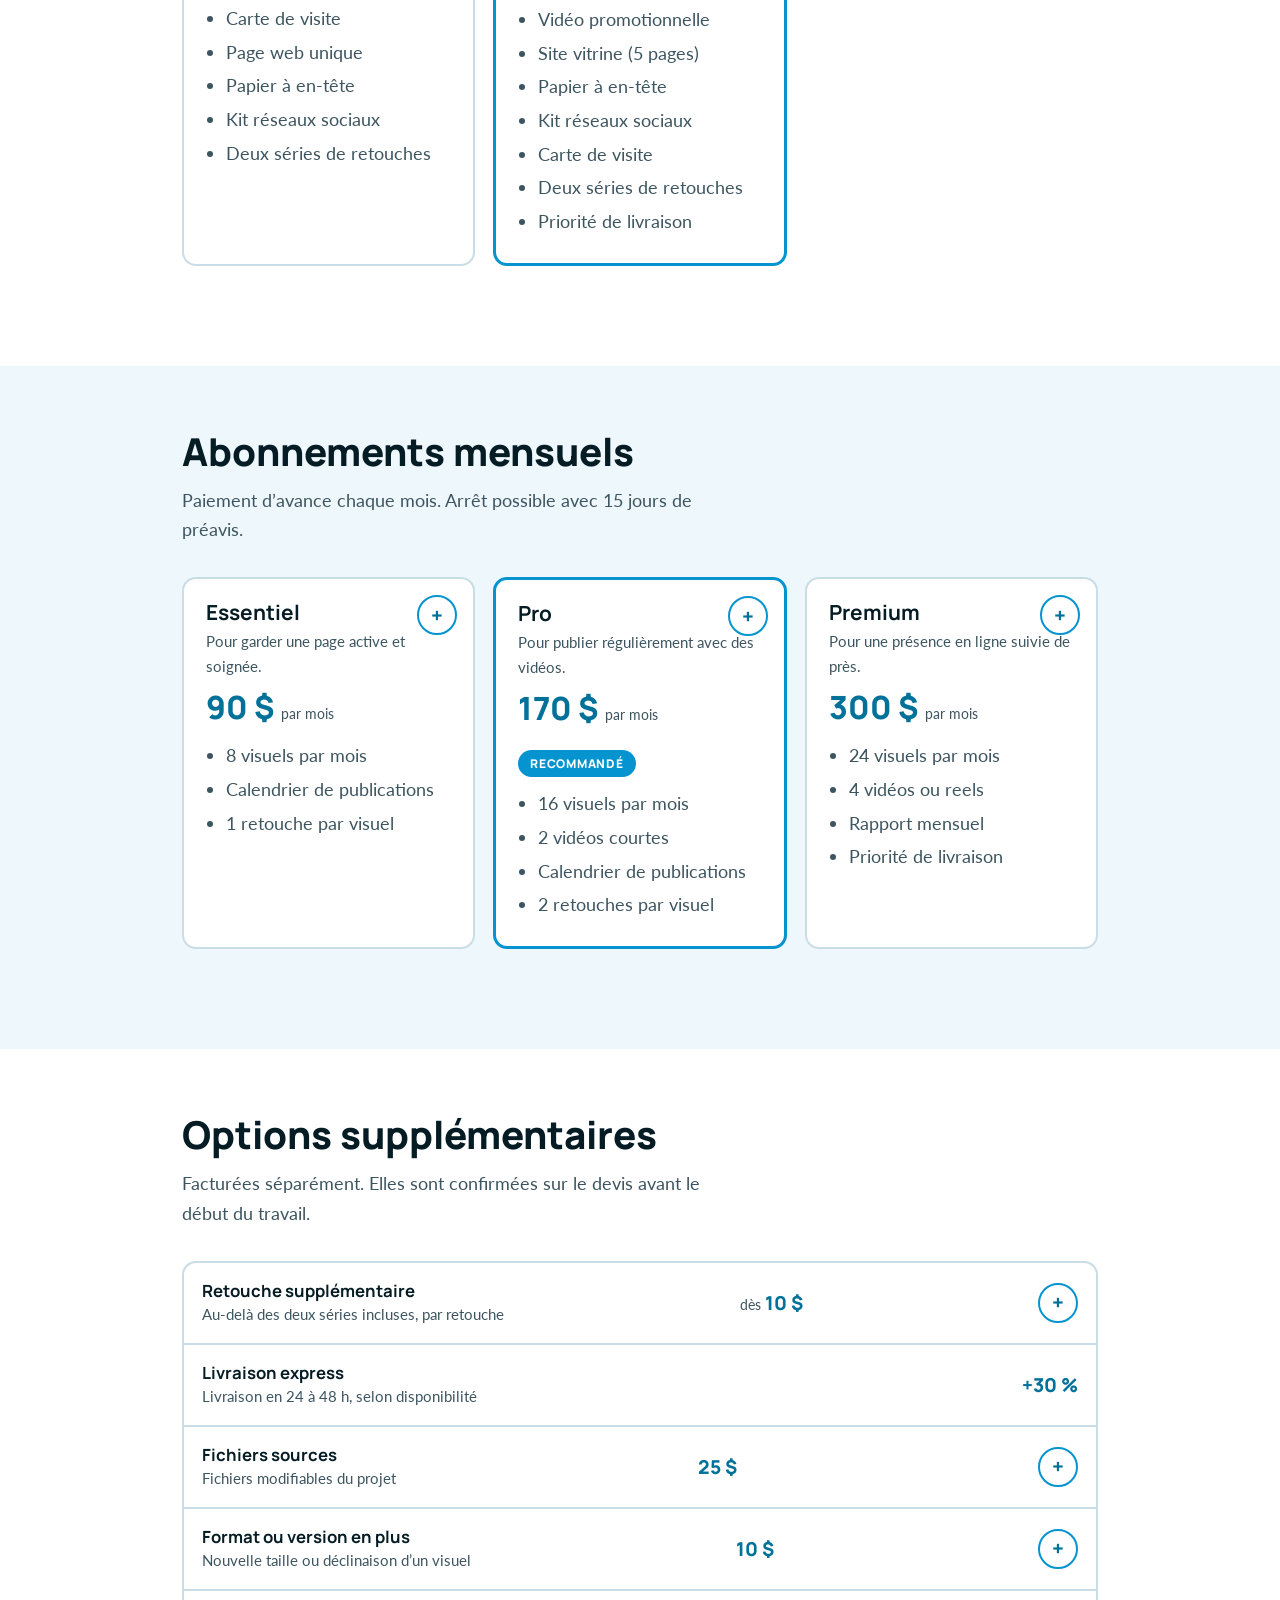
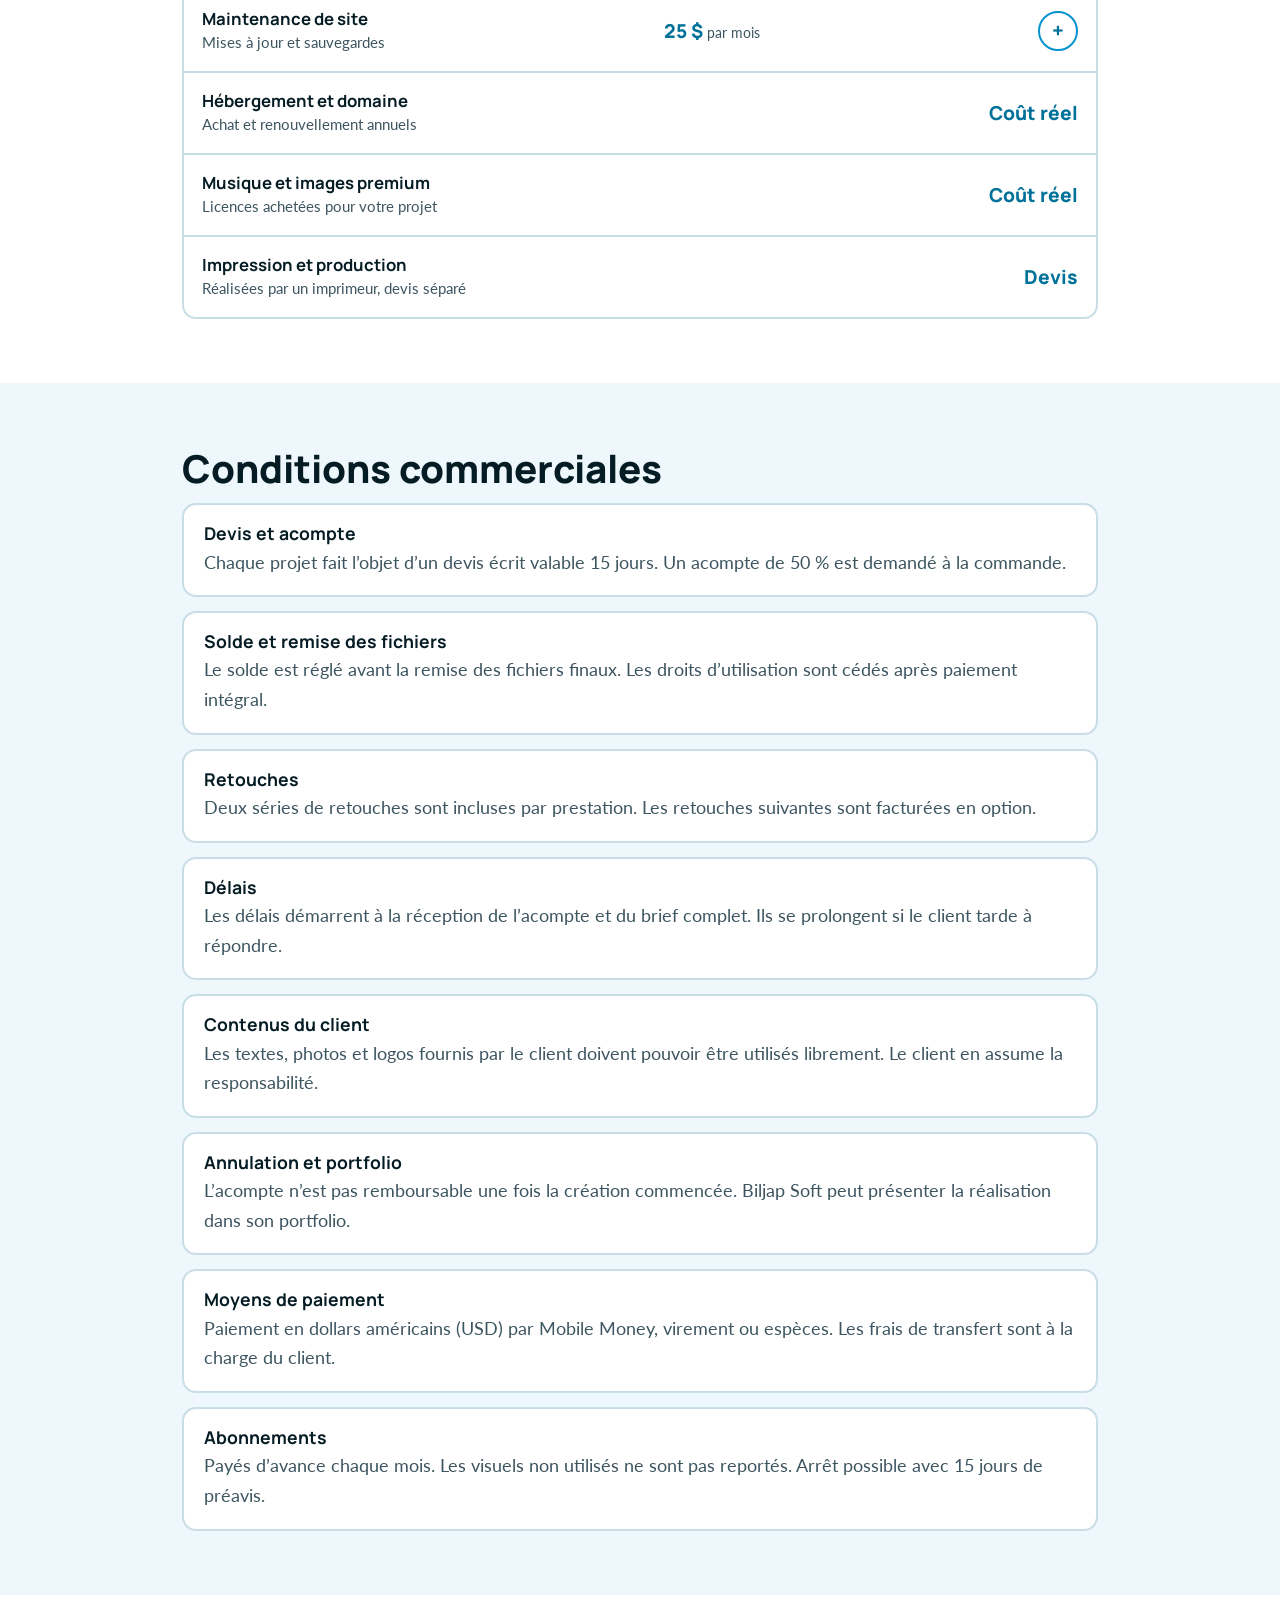
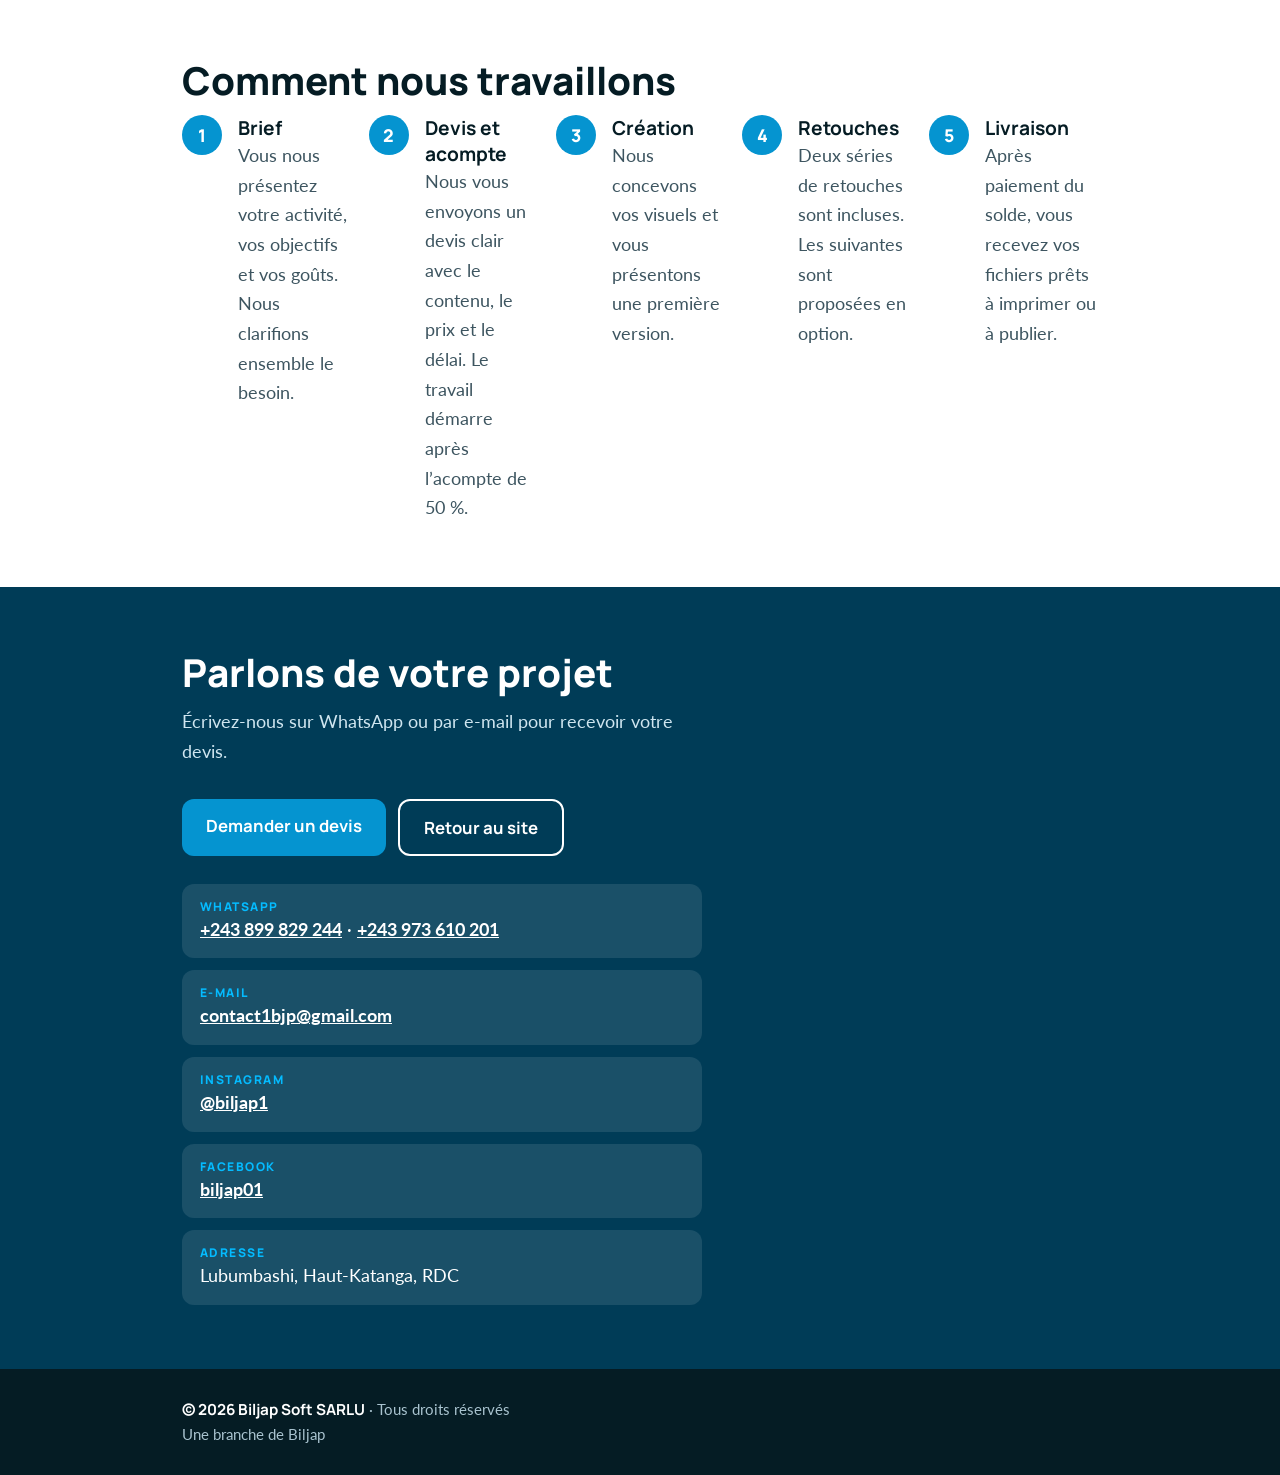
==== commit c36c934c: "Update catalogue.html" ====
--- a/catalogue.html
+++ b/catalogue.html
@@ -11,6 +11,8 @@
 <link rel="stylesheet" href="assets/catalogue.css">
 <link rel="stylesheet" href="assets/animations.css">
 <script src="assets/script.js" defer></script>
+<script src="assets/supabase-config.js" defer></script>
+<script src="assets/visites.js" defer></script>
 </head>
 <body data-quote>
 <header>
@@ -31,8 +33,8 @@
 <section id="apropos">
   <div class="wrap">
     <h2>Qui sommes-nous</h2>
-    <p class="lead">Biljap Soft est une agence de création visuelle et numérique basée à Lubumbashi. Nous proposons un travail soigné, des prestations clairement définies et des formules adaptées à chaque budget.</p>
-    <div class="mission"><span>Notre mission</span><p>Offrir un design professionnel et accessible, avec des prix clairs et des résultats soignés.</p></div>
+    <p class="lead">Biljap Soft est une agence de création visuelle et numérique. Nous proposons un travail soigné, des prestations clairement définies et des formules adaptées à chaque budget.</p>
+    <div class="mission"><span>Notre mission</span><p>Développement des applications sur mesure et création des stratégies marketing innovantes pour aider les entreprises à se démarquer, croître et exceller dans un monde numérique en constante évolution.</p></div>
     <h3 class="sub3">Pourquoi nous choisir</h3>
     <div class="items"><div class="item"><h3>Travail soigné</h3><p>Chaque création est pensée pour votre activité, votre public et votre identité.</p></div><div class="item"><h3>Prestations définies</h3><p>Ce qui est inclus et le prix sont indiqués clairement avant de commencer.</p></div><div class="item"><h3>Tous les budgets</h3><p>Prestations à l’unité, packs, abonnements mensuels et offres premium.</p></div><div class="item"><h3>Suivi simple</h3><p>Échanges rapides par WhatsApp, du brief jusqu’à la livraison.</p></div></div>
     <h3 class="sub3">Pour qui travaillons-nous</h3>
--- a/assets/style.css
+++ b/assets/style.css
@@ -68,7 +68,9 @@
 .work h3{font-size:1.2rem}
 .work .k{color:var(--link);font-weight:700;margin:2px 0 8px}
 .work p{margin:0 0 12px;color:var(--muted)}
-.work a{font-weight:700}
+.work a{display:inline-block;padding:9px 16px;border-radius:10px;background:var(--accent);color:#fff;font:700 .85rem Manrope,sans-serif;text-decoration:none;transition:transform .2s,box-shadow .2s,background .2s}
+.work a:hover{background:var(--brand);transform:translateY(-2px);box-shadow:0 6px 14px rgba(5,148,208,.3)}
+.work a:active{transform:scale(.97)}
 .note{margin-top:22px;color:var(--muted);font-size:.95rem}
 @media(min-width:720px){.packs{grid-template-columns:repeat(3,1fr)}.rules{grid-template-columns:1fr 1fr}.works{grid-template-columns:repeat(2,1fr)}}
 
@@ -107,3 +109,7 @@
 
 .icons img{width:28px;height:28px;display:block}
 .hero img.art{height:auto}
+
+/* Lien « Voir le projet » du portfolio */
+.work a.sec{background:transparent;color:var(--link);border:2px solid var(--accent);padding:7px 14px;margin:0 8px 8px 0}
+.work a.sec:hover{background:var(--accent);color:#fff}
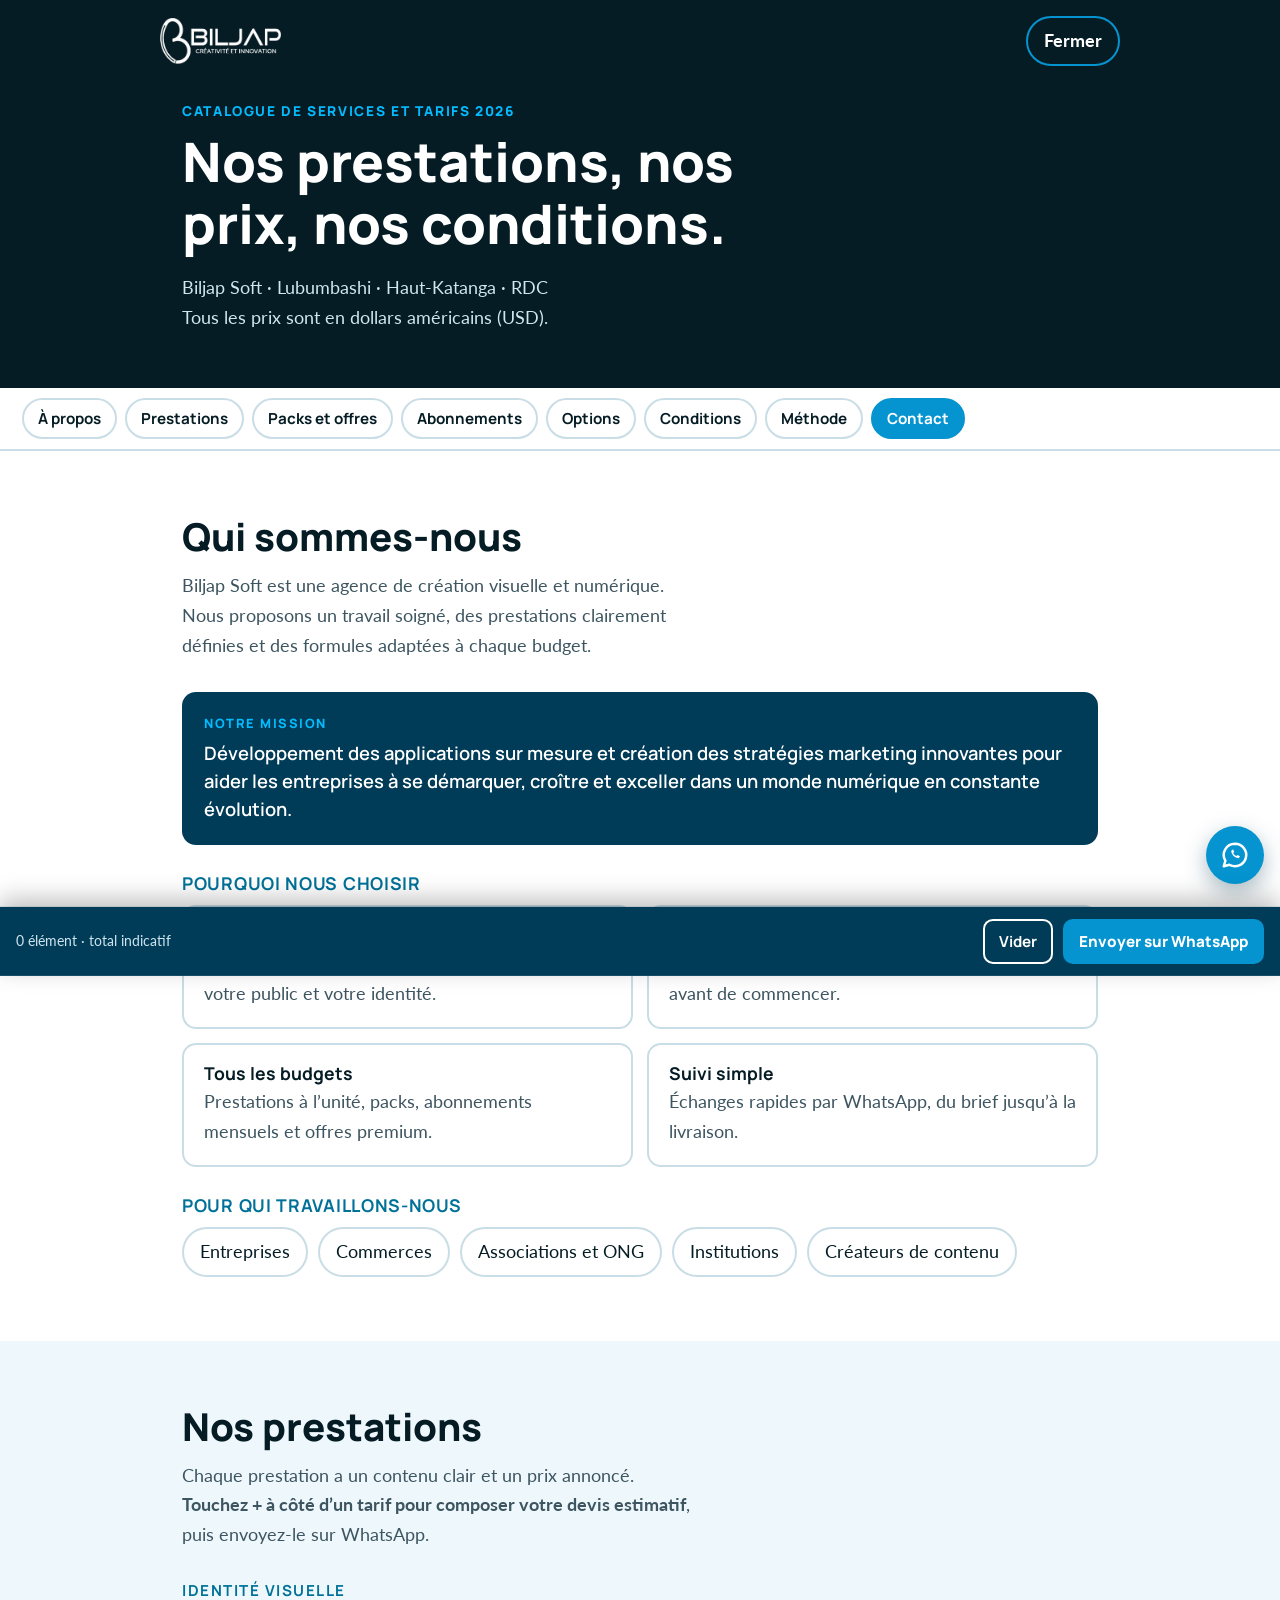
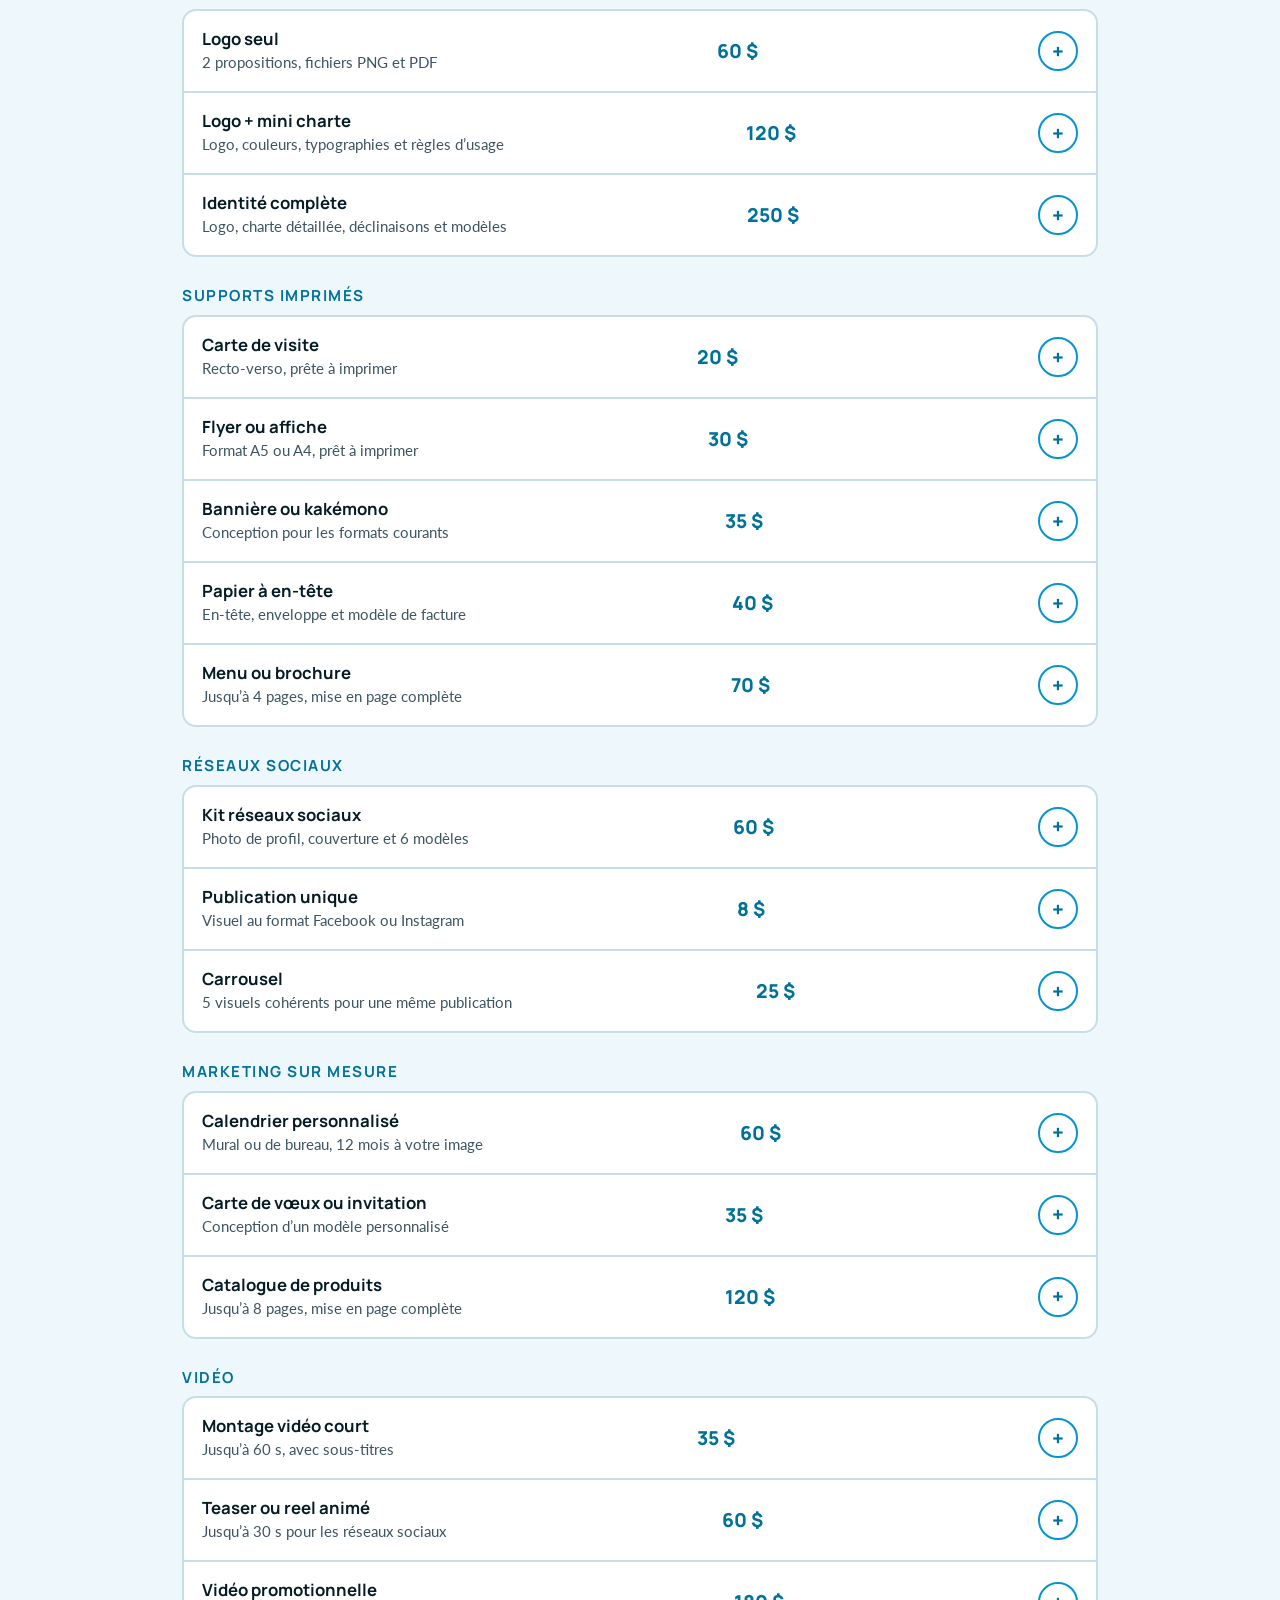
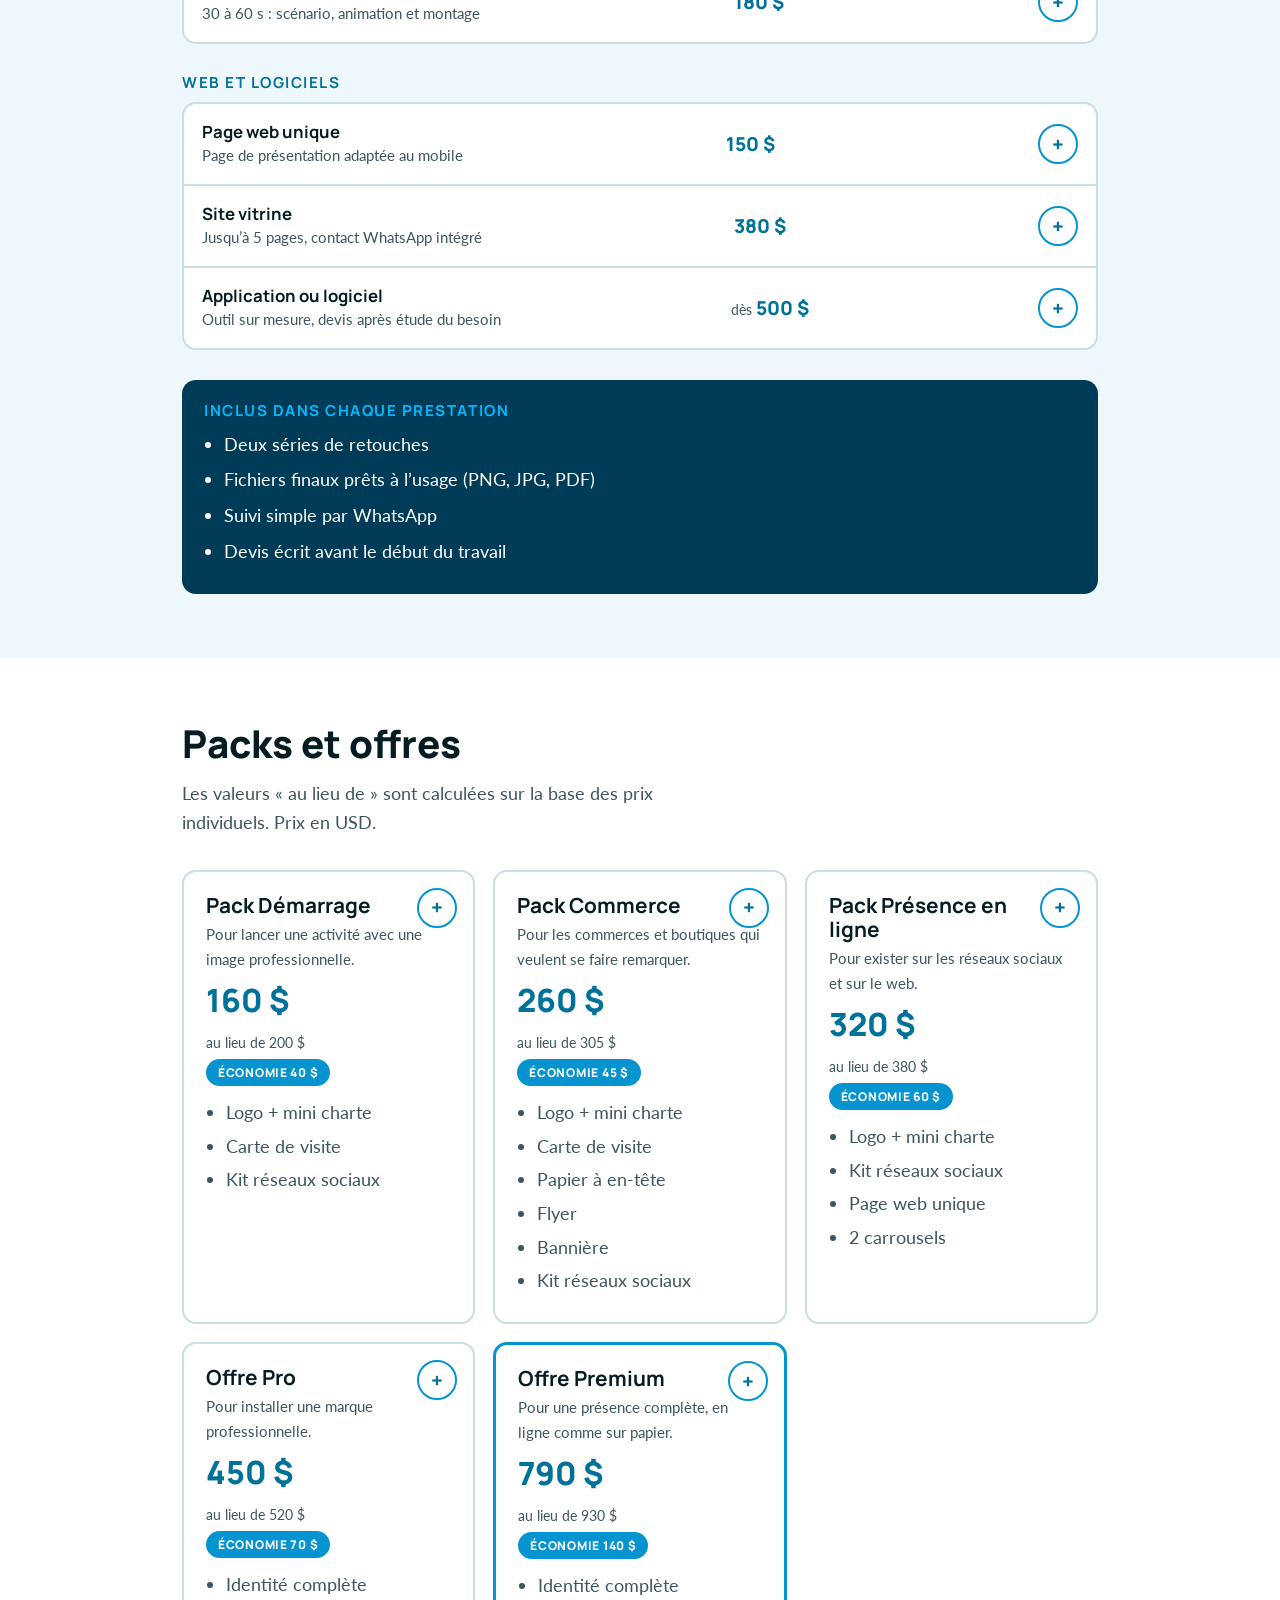
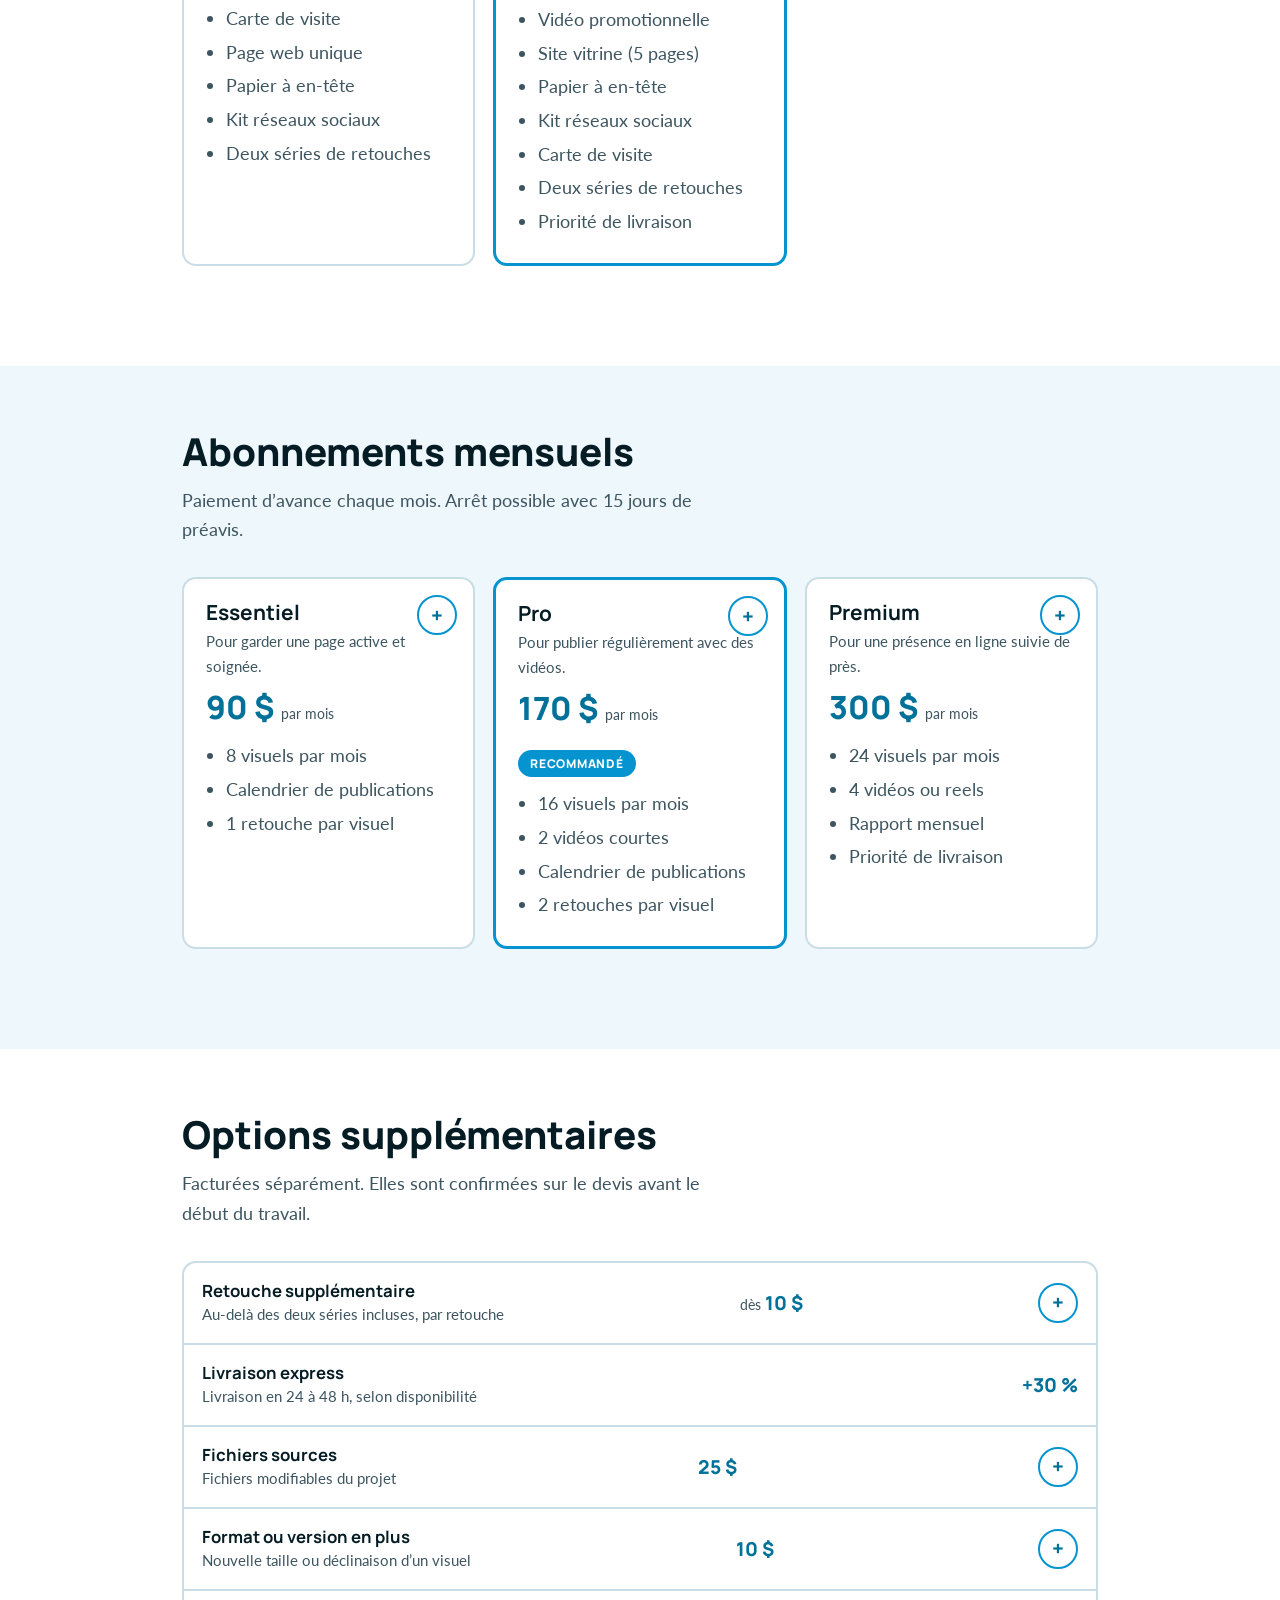
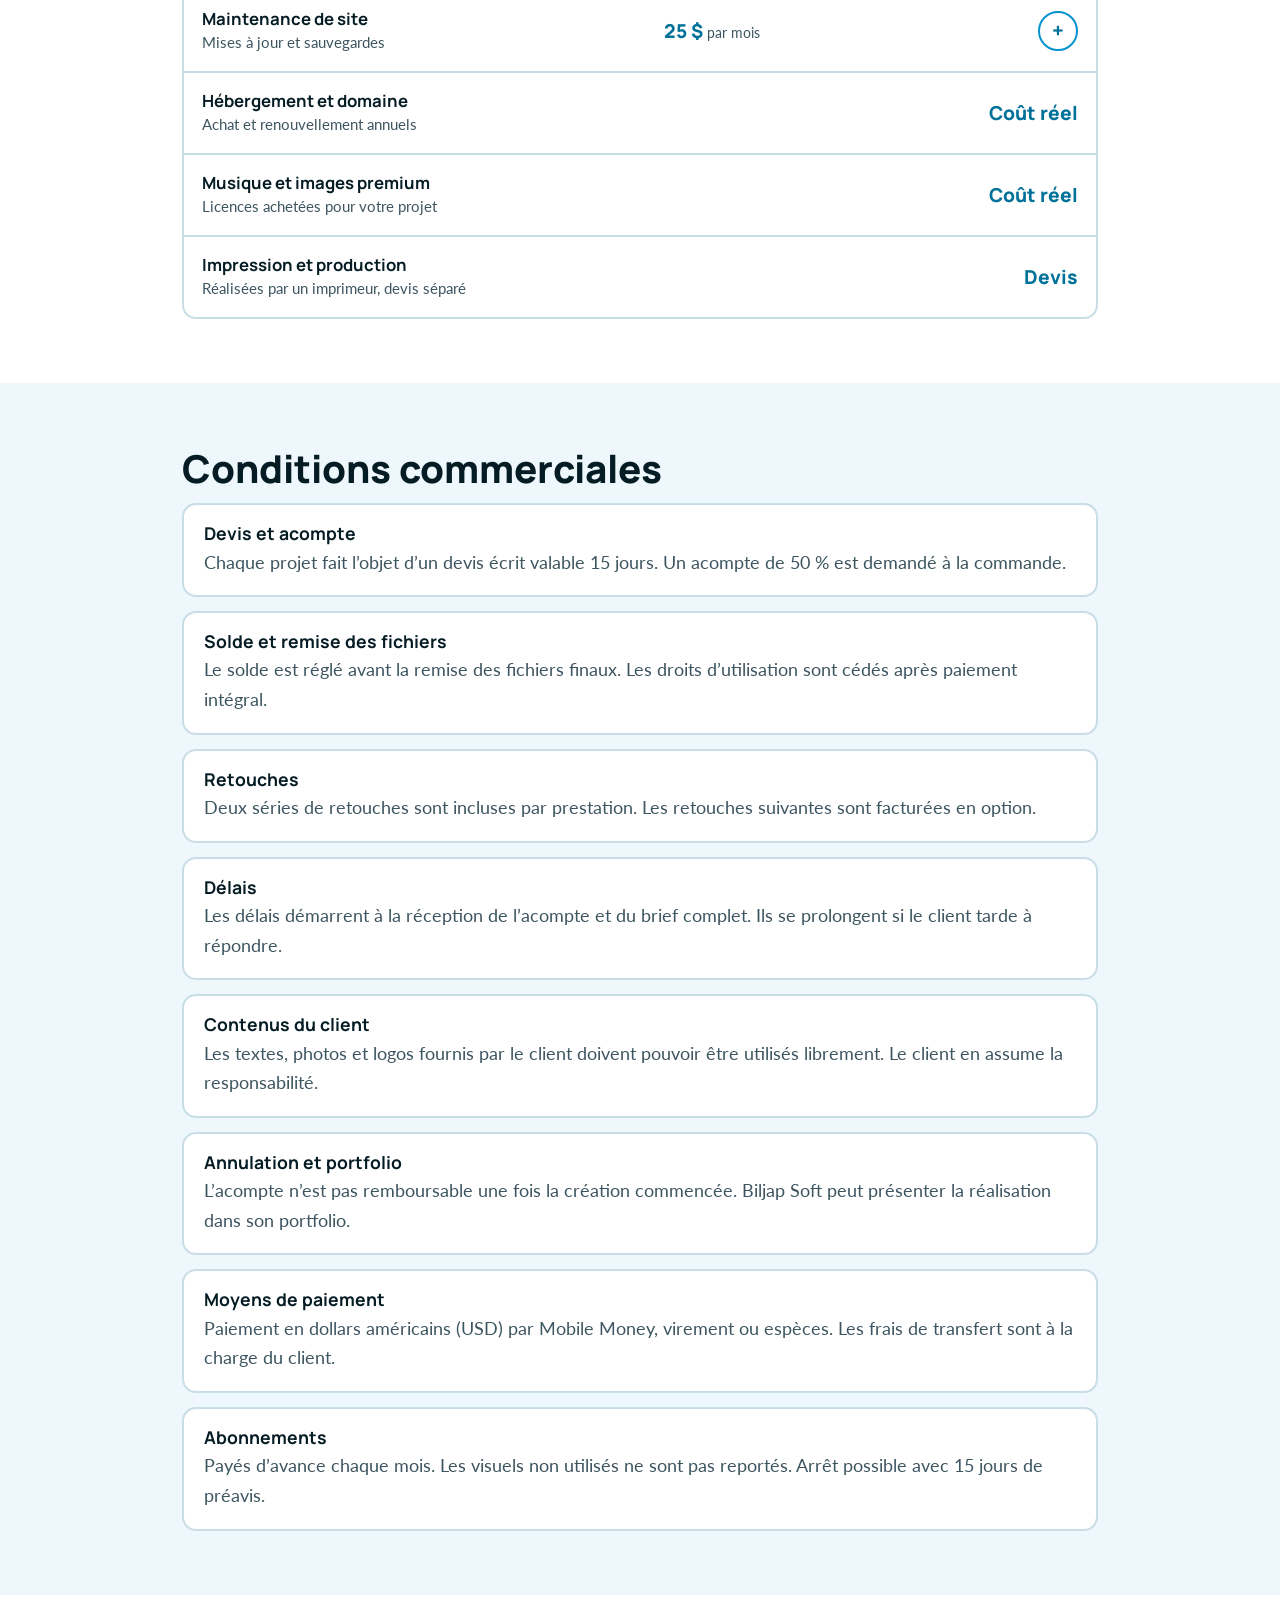
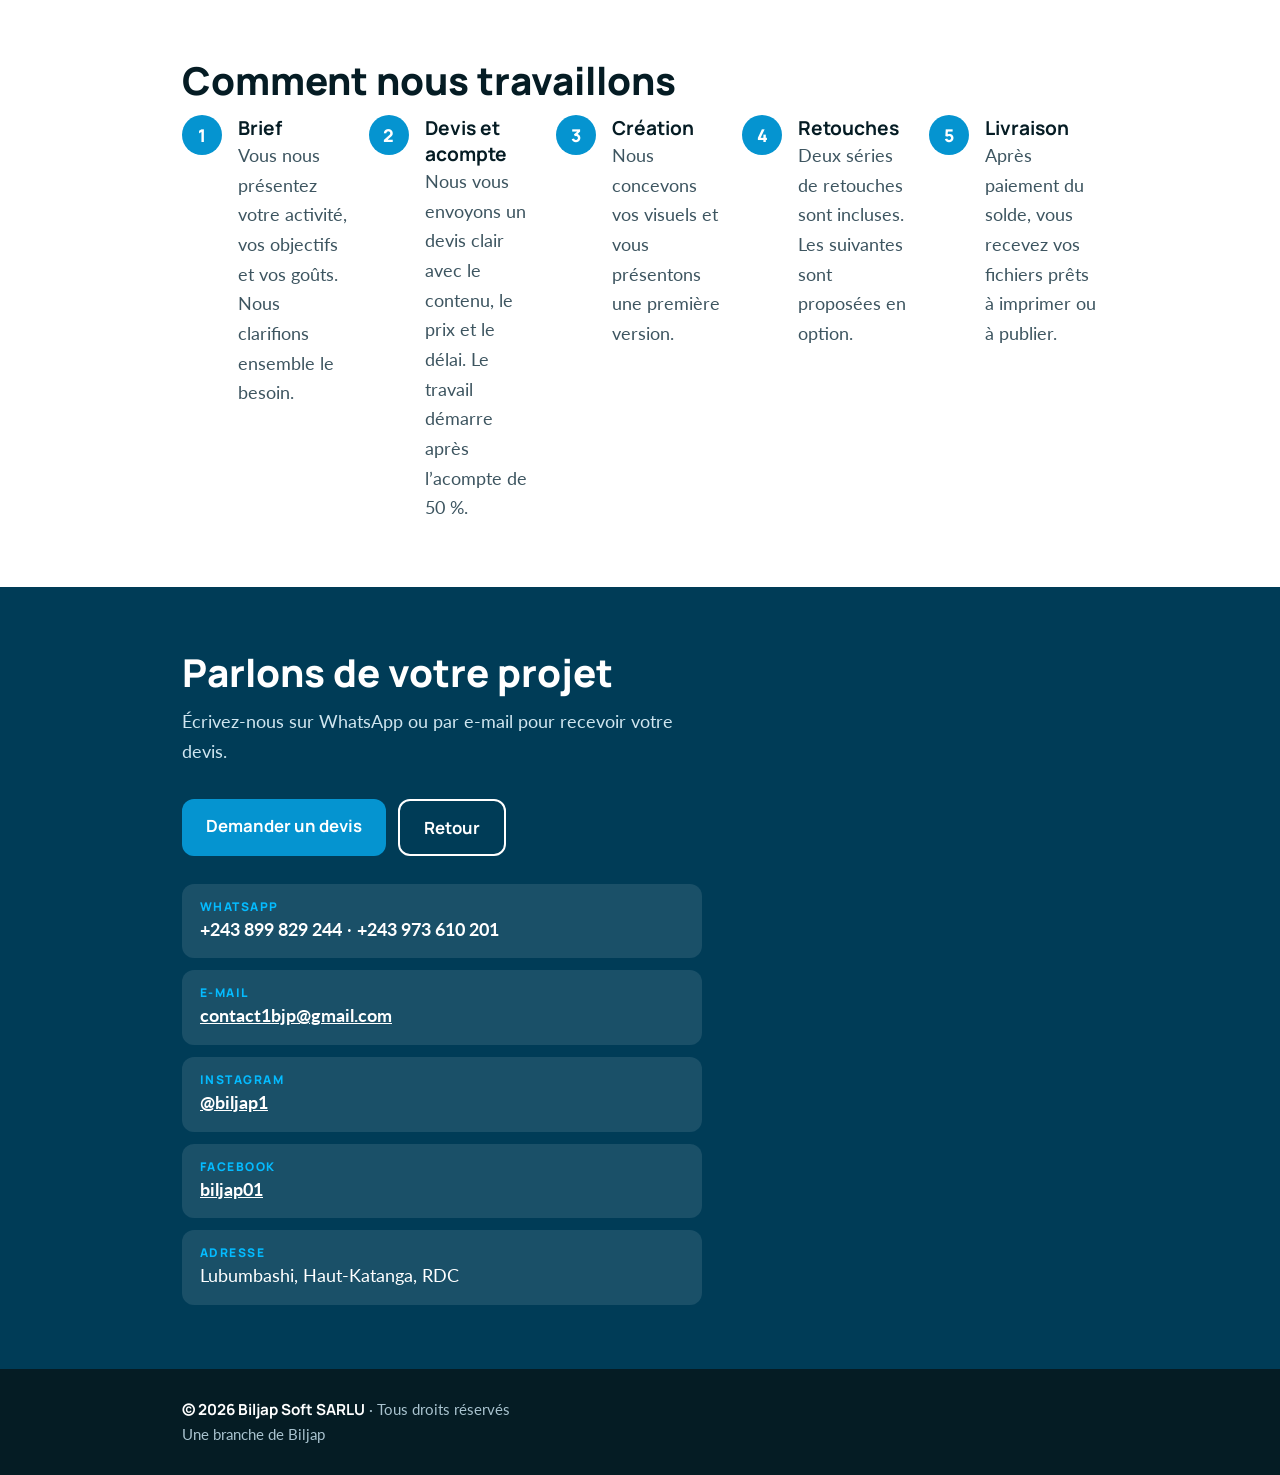
==== commit 5cca985e: "Update catalogue.html" ====
--- a/catalogue.html
+++ b/catalogue.html
@@ -18,7 +18,7 @@
 <header>
   <div class="wrap bar">
     <a class="logo" href="index.html" aria-label="Biljap Soft, retour au site"><img src="assets/logo-biljap-blanc.png" alt="Biljap, créativité et innovation" height="46" style="height:46px;width:auto;display:block"></a>
-    <a class="tel" href="index.html">← Le site</a>
+    <a class="tel" href="index.html">Fermer</a>
   </div>
   <div class="wrap chero" id="haut">
     <p class="kick">Catalogue de services et tarifs 2026</p>
@@ -86,9 +86,9 @@
   <div class="wrap">
     <h2>Parlons de votre projet</h2>
     <p class="lead">Écrivez-nous sur WhatsApp ou par e-mail pour recevoir votre devis.</p>
-    <div class="btns"><a class="btn main" href="https://wa.me/243899829244?text=Bonjour%20Biljap%20Soft%2C%20je%20souhaite%20un%20devis.">Demander un devis</a><a class="btn ghost" href="index.html">Retour au site</a></div>
+    <div class="btns"><a class="btn main" href="whatsapp://send?phone=/243899829244?text=Bonjour%20Biljap%20Soft%2C%20je%20souhaite%20un%20devis.">Demander un devis</a><a class="btn ghost" href="index.html">Retour</a></div>
     <ul class="clist">
-      <li><span>WhatsApp</span><a href="https://wa.me/243899829244">+243 899 829 244</a> · <a href="https://wa.me/243973610201">+243 973 610 201</a></li>
+      <li><span>WhatsApp</span><a href="whatsapp://send?phone=243899829244" style="text-decoration:none; size:14px">+243 899 829 244</a> · <a href="whatsapp://send?phone=243973610201" style="text-decoration:none; size:14px">+243 973 610 201</a></li>
       <li><span>E-mail</span><a href="mailto:contact1bjp@gmail.com">contact1bjp@gmail.com</a></li>
       <li><span>Instagram</span><a href="https://instagram.com/biljap1">@biljap1</a></li>
       <li><span>Facebook</span><a href="https://facebook.com/biljap01">biljap01</a></li>
--- a/assets/style.css
+++ b/assets/style.css
@@ -113,3 +113,11 @@
 /* Lien « Voir le projet » du portfolio */
 .work a.sec{background:transparent;color:var(--link);border:2px solid var(--accent);padding:7px 14px;margin:0 8px 8px 0}
 .work a.sec:hover{background:var(--accent);color:#fff}
+
+/* Carte de portfolio avec vidéo */
+.thumb-video{position:relative;overflow:hidden;cursor:pointer;background:#000}
+.thumb-video video{display:block;width:100%;height:180px;object-fit:cover;transition:transform .6s}
+.thumb-video .lecture{position:absolute;left:12px;bottom:12px;padding:5px 12px;border-radius:99px;background:rgba(5,28,36,.78);color:#fff;font:700 .85rem Manrope,sans-serif;pointer-events:none}
+.thumb-video:focus-visible{outline:3px solid var(--sky);outline-offset:-3px}
+@media(hover:hover){.work:hover .thumb-video video{transform:scale(1.07)}}
+.lb video{display:block;width:100%;max-height:78vh;border-radius:14px;background:#000}
